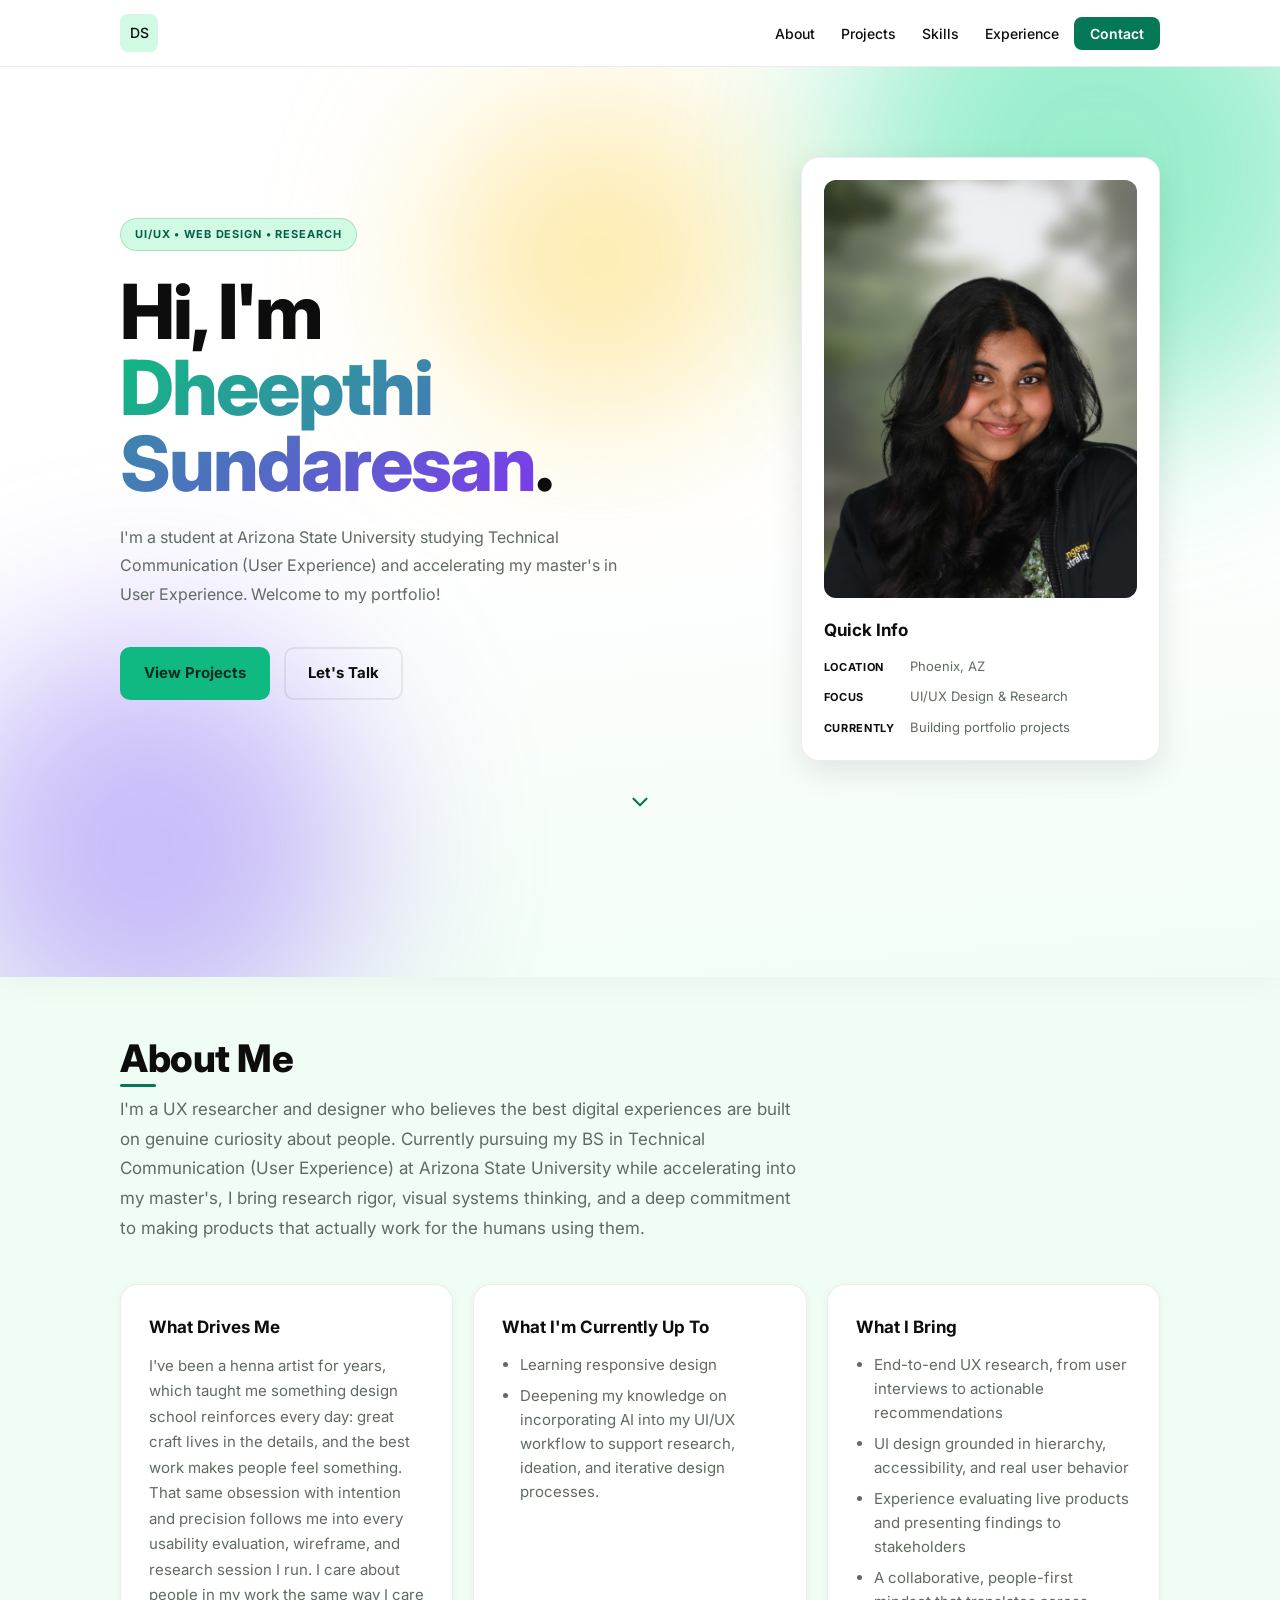
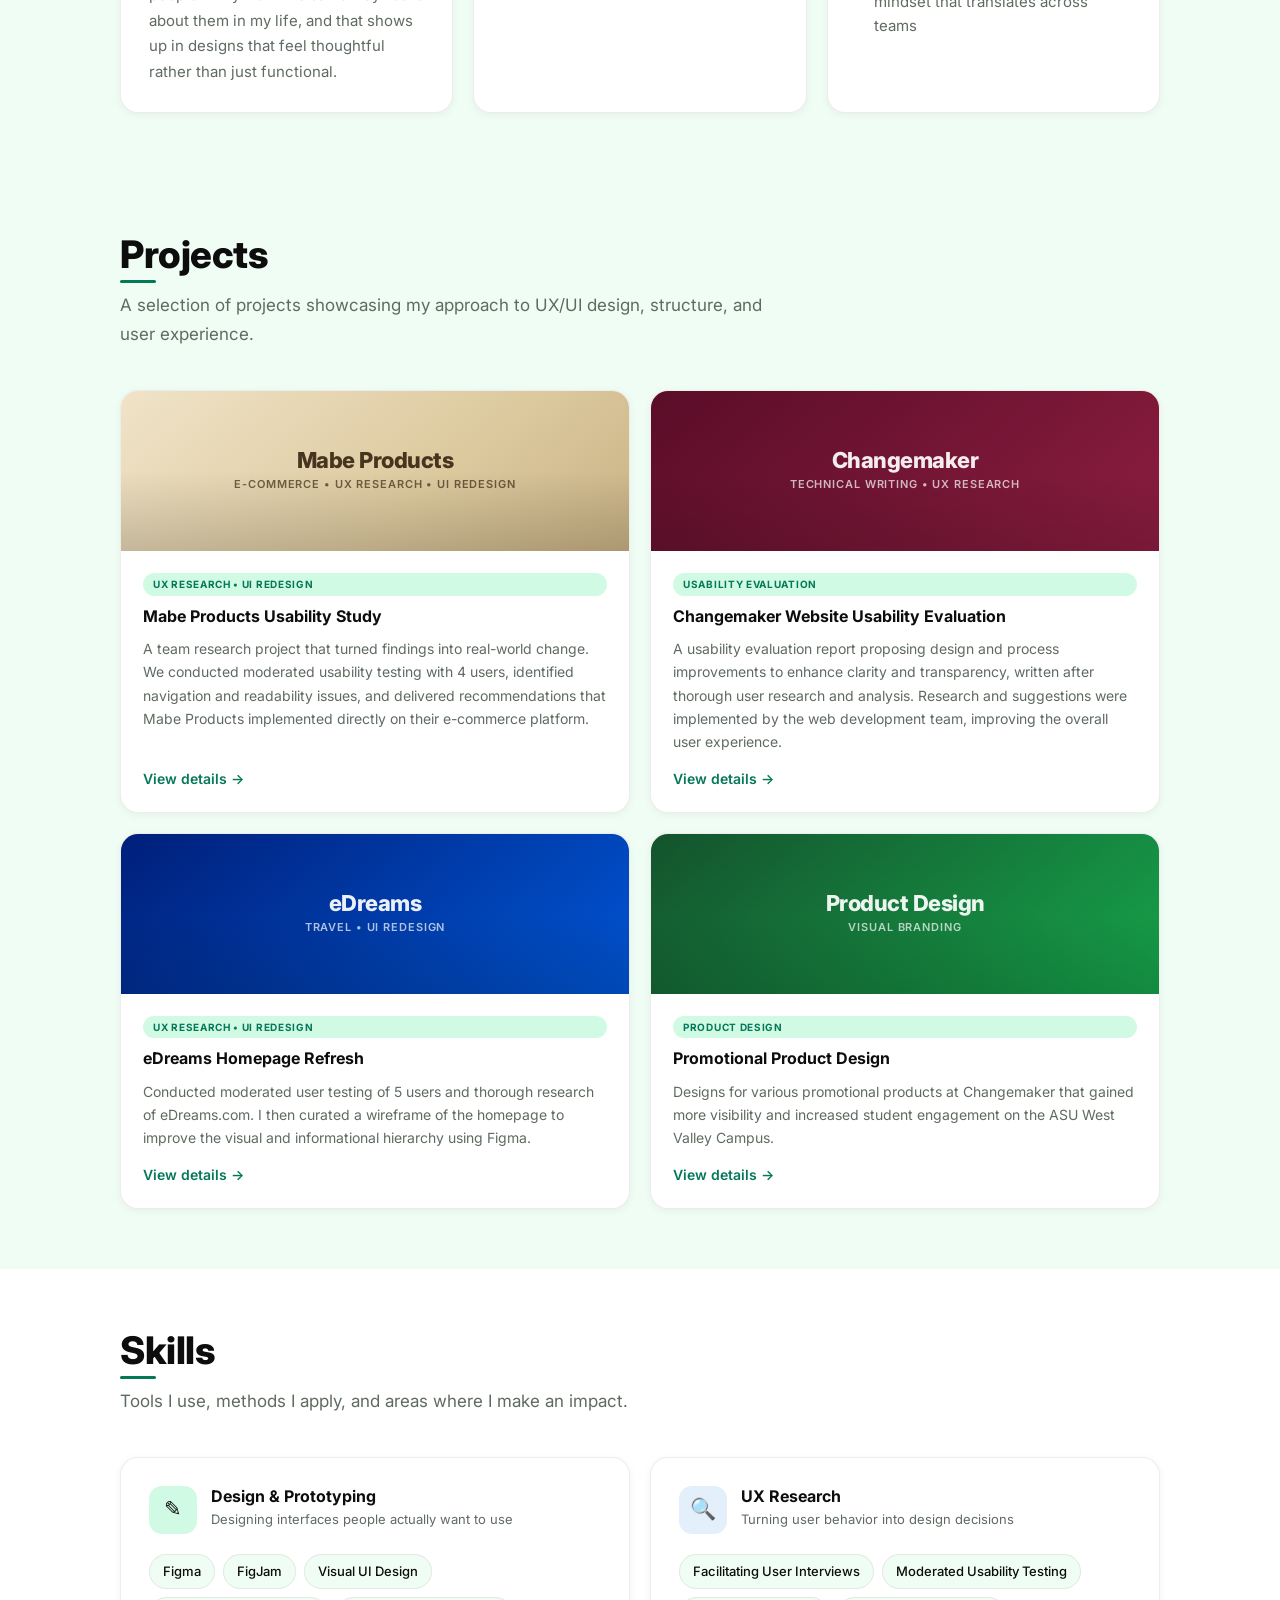
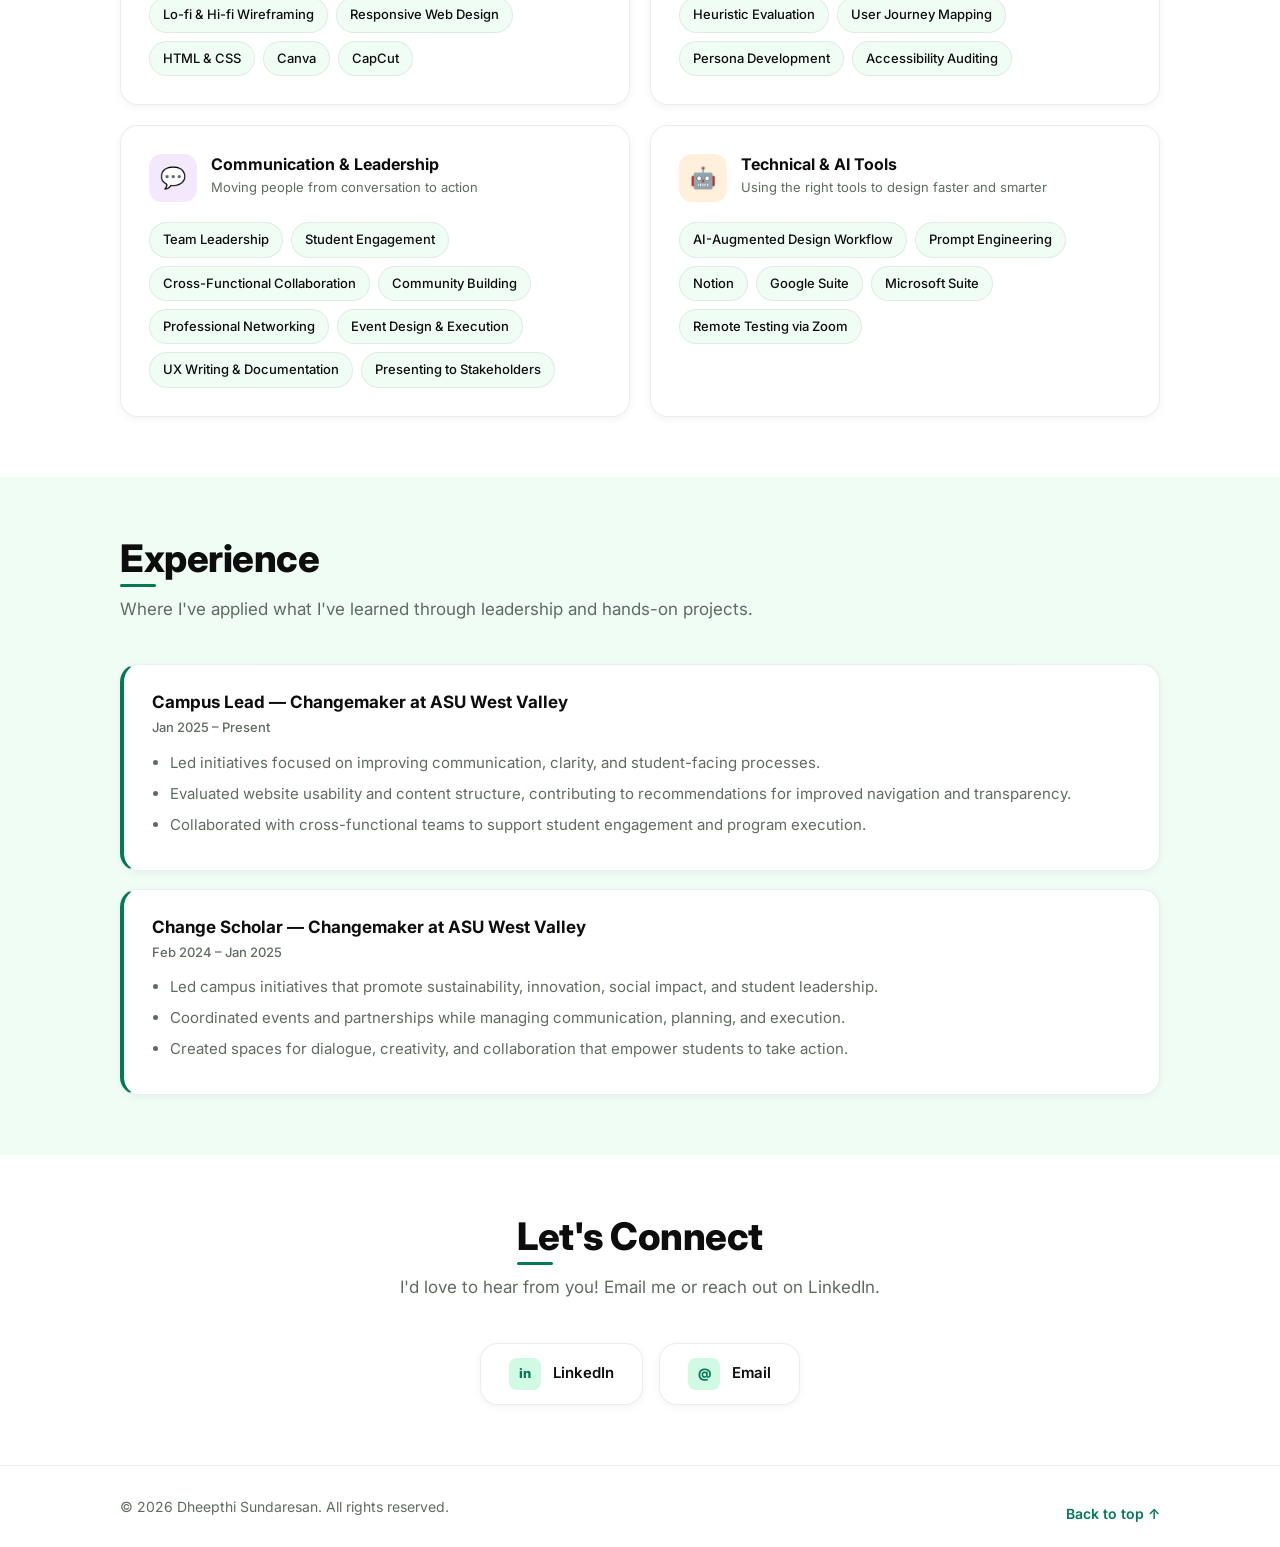
==== index.html @ fd3a904b "hi" ====
<!DOCTYPE html>
<html lang="en">
<head>
  <meta charset="UTF-8" />
  <meta name="viewport" content="width=device-width, initial-scale=1.0" />
  <title>Dheepthi Sundaresan | Portfolio</title>
  <link rel="icon" type="image/svg+xml" href="favicon.svg" />
  <link rel="preconnect" href="https://fonts.googleapis.com">
  <link rel="preconnect" href="https://fonts.gstatic.com" crossorigin>
  <link href="https://fonts.googleapis.com/css2?family=Inter:wght@300;400;500;600;700;800&display=swap" rel="stylesheet">
  <link rel="stylesheet" href="style.css" />
  <style>
    .hero { background: linear-gradient(175deg, #ffffff 50%, var(--bg-alt) 100%); }
  </style>
</head>
<body>

  <!-- NAV -->
  <header class="header">
    <nav class="nav">
      <a class="logo" href="#top">DS</a>

      <ul class="nav-links">
        <li><a href="#about">About</a></li>
        <li><a href="#projects">Projects</a></li>
        <li><a href="#skills">Skills</a></li>
        <li><a href="#experience">Experience</a></li>
        <li><a class="nav-cta" href="#contact">Contact</a></li>
      </ul>
    </nav>
  </header>

  <main id="top">

    <!-- HERO -->
    <section class="hero">
      <div class="hero-blob blob-1" aria-hidden="true"></div>
      <div class="hero-blob blob-2" aria-hidden="true"></div>
      <div class="hero-blob blob-3" aria-hidden="true"></div>
      <div class="container hero-content">

        <div class="hero-text">
          <p class="tag animate-in" style="--anim-delay: 0.1s">UI/UX &bull; Web Design &bull; Research</p>
          <h1 class="animate-in" style="--anim-delay: 0.25s">Hi, I'm<br><span class="hero-name">Dheepthi<br>Sundaresan</span>.</h1>
          <p class="subtitle animate-in" style="--anim-delay: 0.45s">
            I'm a student at Arizona State University studying Technical Communication (User Experience) and accelerating my master's in User Experience. Welcome to my portfolio!
          </p>
          <div class="hero-buttons animate-in" style="--anim-delay: 0.6s">
            <a class="btn" href="#projects">View Projects</a>
            <a class="btn btn-outline" href="#contact">Let's Talk</a>
          </div>
        </div>

        <div class="hero-card animate-in" style="--anim-delay: 0.35s">
          <img src="me.JPG" alt="Photo of Dheepthi Sundaresan" class="avatar" />
          <h2>Quick Info</h2>
          <ul class="quick-list">
            <li><span class="quick-label">Location</span> Phoenix, AZ</li>
            <li><span class="quick-label">Focus</span> UI/UX Design &amp; Research</li>
            <li><span class="quick-label">Currently</span> Building portfolio projects</li>
          </ul>
        </div>

      </div>

      <!-- Scroll cue sits above the wave -->
      <div class="scroll-indicator" aria-hidden="true">
        <svg xmlns="http://www.w3.org/2000/svg" viewBox="0 0 24 24" fill="none" stroke="currentColor" stroke-width="2" stroke-linecap="round" stroke-linejoin="round">
          <polyline points="6 9 12 15 18 9"></polyline>
        </svg>
      </div>

      <div class="hero-particles" aria-hidden="true">
        <span style="left:4%;  width:5px;height:5px; --dur:5.2s;--delay:0s;"></span>
        <span style="left:12%; width:7px;height:7px; --dur:4.7s;--delay:1.3s;"></span>
        <span style="left:22%; width:4px;height:4px; --dur:5.9s;--delay:0.6s;"></span>
        <span style="left:33%; width:8px;height:8px; --dur:4.4s;--delay:2.0s;"></span>
        <span style="left:44%; width:5px;height:5px; --dur:6.1s;--delay:0.8s;"></span>
        <span style="left:55%; width:6px;height:6px; --dur:4.9s;--delay:1.8s;"></span>
        <span style="left:65%; width:4px;height:4px; --dur:5.5s;--delay:0.4s;"></span>
        <span style="left:74%; width:7px;height:7px; --dur:4.2s;--delay:2.5s;"></span>
        <span style="left:83%; width:5px;height:5px; --dur:5.8s;--delay:1.1s;"></span>
        <span style="left:92%; width:6px;height:6px; --dur:4.6s;--delay:0.9s;"></span>
      </div>

    </section>

    <!-- ABOUT -->
    <section id="about" class="section alt">
      <div class="container">

        <h2 class="reveal">About Me</h2>
        <p class="section-lead reveal">
          I'm a UX researcher and designer who believes the best digital experiences are built on genuine curiosity about people. Currently pursuing my BS in Technical Communication (User Experience) at Arizona State University while accelerating into my master's, I bring research rigor, visual systems thinking, and a deep commitment to making products that actually work for the humans using them.
        </p>

        <div class="three-col">
          <div class="card reveal">
            <h3>What Drives Me</h3>
            <p>
              I've been a henna artist for years, which taught me something design school reinforces every day: great craft lives in the details, and the best work makes people feel something. That same obsession with intention and precision follows me into every usability evaluation, wireframe, and research session I run. I care about people in my work the same way I care about them in my life, and that shows up in designs that feel thoughtful rather than just functional.
            </p>
          </div>

          <div class="card reveal" style="--delay: 60ms">
            <h3>What I'm Currently Up To</h3>
            <ul class="bullets">
              <li>Learning responsive design</li>
              <li>Deepening my knowledge on incorporating AI into my UI/UX workflow to support research, ideation, and iterative design processes.</li>
            </ul>
          </div>

          <div class="card reveal" style="--delay: 120ms">
            <h3>What I Bring</h3>
            <ul class="bullets">
              <li>End-to-end UX research, from user interviews to actionable recommendations</li>
              <li>UI design grounded in hierarchy, accessibility, and real user behavior</li>
              <li>Experience evaluating live products and presenting findings to stakeholders</li>
              <li>A collaborative, people-first mindset that translates across teams</li>
            </ul>
          </div>
        </div>
      </div>
    </section>

    <!-- PROJECTS -->
    <section id="projects" class="section alt">
      <div class="container">
        <h2 class="reveal">Projects</h2>
        <p class="section-lead reveal">
          A selection of projects showcasing my approach to UX/UI design, structure, and user experience.
        </p>

        <div class="grid">
          <article class="project-card reveal">
            <div class="project-thumb project-thumb--mabe">
              <div class="thumb-label"><strong>Mabe Products</strong><span>E-Commerce &bull; UX Research &bull; UI Redesign</span></div>
            </div>
            <div class="project-body">
              <span class="project-tag">UX Research &bull; UI Redesign</span>
              <h3>Mabe Products Usability Study</h3>
              <p>A team research project that turned findings into real-world change. We conducted moderated usability testing with 4 users, identified navigation and readability issues, and delivered recommendations that Mabe Products implemented directly on their e-commerce platform.</p>
              <a class="text-link" href="mabe.html">View details &rarr;</a>
            </div>
          </article>

          <article class="project-card reveal" style="--delay: 100ms">
            <div class="project-thumb project-thumb--changemaker">
              <div class="thumb-label"><strong>Changemaker</strong><span>Technical Writing &bull; UX Research</span></div>
            </div>
            <div class="project-body">
              <span class="project-tag">Usability Evaluation</span>
              <h3>Changemaker Website Usability Evaluation</h3>
              <p>A usability evaluation report proposing design and process improvements to enhance clarity and transparency, written after thorough user research and analysis. Research and suggestions were implemented by the web development team, improving the overall user experience.</p>
              <a class="text-link" href="changemaker.html">View details &rarr;</a>
            </div>
          </article>

          <article class="project-card reveal" style="--delay: 200ms">
            <div class="project-thumb project-thumb--edreams">
              <div class="thumb-label"><strong>eDreams</strong><span>Travel &bull; UI Redesign</span></div>
            </div>
            <div class="project-body">
              <span class="project-tag">UX Research &bull; UI Redesign</span>
              <h3>eDreams Homepage Refresh</h3>
              <p>Conducted moderated user testing of 5 users and thorough research of eDreams.com. I then curated a wireframe of the homepage to improve the visual and informational hierarchy using Figma.</p>
              <a class="text-link" href="eDreams.html">View details &rarr;</a>
            </div>
          </article>

          <article class="project-card reveal" style="--delay: 300ms">
            <div class="project-thumb project-thumb--product">
              <div class="thumb-label"><strong>Product Design</strong><span>Visual Branding</span></div>
            </div>
            <div class="project-body">
              <span class="project-tag">Product Design</span>
              <h3>Promotional Product Design</h3>
              <p>Designs for various promotional products at Changemaker that gained more visibility and increased student engagement on the ASU West Valley Campus.</p>
              <a class="text-link" href="ProductDesign.html">View details &rarr;</a>
            </div>
          </article>
        </div>
      </div>
    </section>

    <!-- SKILLS -->
    <section id="skills" class="section">
      <div class="container">
        <h2 class="reveal">Skills</h2>
        <p class="section-lead reveal">Tools I use, methods I apply, and areas where I make an impact.</p>

        <div class="skills-grid">

          <div class="skill-category reveal" data-color="green">
            <div class="skill-cat-header">
              <span class="skill-cat-icon">&#9998;</span>
              <div>
                <h3>Design &amp; Prototyping</h3>
                <p>Designing interfaces people actually want to use</p>
              </div>
            </div>
            <div class="chips">
              <span class="chip">Figma</span>
              <span class="chip">FigJam</span>
              <span class="chip">Visual UI Design</span>
              <span class="chip">Lo-fi &amp; Hi-fi Wireframing</span>
              <span class="chip">Responsive Web Design</span>
              <span class="chip">HTML &amp; CSS</span>
              <span class="chip">Canva</span>
              <span class="chip">CapCut</span>
            </div>
          </div>

          <div class="skill-category reveal" style="--delay: 100ms" data-color="blue">
            <div class="skill-cat-header">
              <span class="skill-cat-icon">&#128269;</span>
              <div>
                <h3>UX Research</h3>
                <p>Turning user behavior into design decisions</p>
              </div>
            </div>
            <div class="chips">
              <span class="chip">Facilitating User Interviews</span>
              <span class="chip">Moderated Usability Testing</span>
              <span class="chip">Heuristic Evaluation</span>
              <span class="chip">User Journey Mapping</span>
              <span class="chip">Persona Development</span>
              <span class="chip">Accessibility Auditing</span>
            </div>
          </div>

          <div class="skill-category reveal" style="--delay: 200ms" data-color="purple">
            <div class="skill-cat-header">
              <span class="skill-cat-icon">&#128172;</span>
              <div>
                <h3>Communication &amp; Leadership</h3>
                <p>Moving people from conversation to action</p>
              </div>
            </div>
            <div class="chips">
              <span class="chip">Team Leadership</span>
              <span class="chip">Student Engagement</span>
              <span class="chip">Cross-Functional Collaboration</span>
              <span class="chip">Community Building</span>
              <span class="chip">Professional Networking</span>
              <span class="chip">Event Design &amp; Execution</span>
              <span class="chip">UX Writing &amp; Documentation</span>
              <span class="chip">Presenting to Stakeholders</span>
            </div>
          </div>

          <div class="skill-category reveal" style="--delay: 300ms" data-color="amber">
            <div class="skill-cat-header">
              <span class="skill-cat-icon">&#129302;</span>
              <div>
                <h3>Technical &amp; AI Tools</h3>
                <p>Using the right tools to design faster and smarter</p>
              </div>
            </div>
            <div class="chips">
              <span class="chip">AI-Augmented Design Workflow</span>
              <span class="chip">Prompt Engineering</span>
              <span class="chip">Notion</span>
              <span class="chip">Google Suite</span>
              <span class="chip">Microsoft Suite</span>
              <span class="chip">Remote Testing via Zoom</span>
            </div>
          </div>

        </div>
      </div>
    </section>

    <!-- EXPERIENCE -->
    <section id="experience" class="section alt">
      <div class="container">
        <h2 class="reveal">Experience</h2>
        <p class="section-lead reveal">Where I've applied what I've learned through leadership and hands-on projects.</p>

        <div class="timeline">
          <div class="timeline-item reveal">
            <h3>Campus Lead &mdash; Changemaker at ASU West Valley</h3>
            <p class="muted">Jan 2025 &ndash; Present</p>
            <ul class="bullets">
              <li>Led initiatives focused on improving communication, clarity, and student-facing processes.</li>
              <li>Evaluated website usability and content structure, contributing to recommendations for improved navigation and transparency.</li>
              <li>Collaborated with cross-functional teams to support student engagement and program execution.</li>
            </ul>
          </div>

          <div class="timeline-item reveal" style="--delay: 150ms">
            <h3>Change Scholar &mdash; Changemaker at ASU West Valley</h3>
            <p class="muted">Feb 2024 &ndash; Jan 2025</p>
            <ul class="bullets">
              <li>Led campus initiatives that promote sustainability, innovation, social impact, and student leadership.</li>
              <li>Coordinated events and partnerships while managing communication, planning, and execution.</li>
              <li>Created spaces for dialogue, creativity, and collaboration that empower students to take action.</li>
            </ul>
          </div>
        </div>
      </div>
    </section>

    <!-- CONTACT -->
    <section id="contact" class="section">
      <div class="container">
        <div class="contact-wrap reveal">
          <h2>Let's Connect</h2>
          <p class="section-lead">
            I'd love to hear from you! Email me or reach out on LinkedIn.
          </p>

          <div class="contact-links">
            <a class="contact-card" href="https://www.linkedin.com/in/dheepthi-sundaresan-36b09b291" target="_blank">
              <span class="contact-icon">in</span>
              LinkedIn
            </a>
            <a class="contact-card" href="mailto:dsundar5@asu.edu">
              <span class="contact-icon">@</span>
              Email
            </a>
          </div>
        </div>
      </div>
    </section>

  </main>

  <!-- FOOTER -->
  <footer class="footer">
    <div class="container footer-content">
      <p>&copy; <span id="year"></span> Dheepthi Sundaresan. All rights reserved.</p>
      <a class="text-link" href="#top">Back to top &uarr;</a>
    </div>
  </footer>

  <script src="script.js"></script>
</body>
</html>
---- style.css ----
/* ===========================
   TOKENS & RESET
   =========================== */
:root {
  --bg: #ffffff;
  --bg-alt: #f0fdf4;
  --accent: #047857;
  --accent-hover: #065f46;
  --accent-light: #d1fae5;
  --text: #0d0d0d;
  --text-muted: #5f6b60;
  --card-border: rgba(0, 0, 0, 0.07);
  --shadow-sm: 0 2px 8px rgba(0, 0, 0, 0.05);
  --shadow-md: 0 10px 32px rgba(0, 0, 0, 0.10);
  --shadow-lg: 0 24px 56px rgba(0, 0, 0, 0.15);
  --radius: 18px;
  --t: 0.3s cubic-bezier(0.4, 0, 0.2, 1);
}

*, *::before, *::after {
  box-sizing: border-box;
  margin: 0;
  padding: 0;
}

html {
  scroll-behavior: smooth;
  background: var(--bg); /* owns the canvas colour so z-index:-1 blob shows above it */
}

body {
  font-family: 'Inter', Arial, sans-serif;
  line-height: 1.65;
  color: var(--text);
  background: transparent; /* transparent so blob is visible behind body content */
  -webkit-font-smoothing: antialiased;
}

/* ===========================
   LAYOUT
   =========================== */
.container {
  width: min(1040px, 92%);
  margin: 0 auto;
}

.section {
  padding: 60px 0;
}

.section.alt {
  background: var(--bg-alt);
}

/* ===========================
   TYPOGRAPHY
   =========================== */
.section h2 {
  font-size: clamp(28px, 4vw, 38px);
  font-weight: 800;
  letter-spacing: -0.5px;
  margin-bottom: 14px;
  line-height: 1.15;
  position: relative;
  display: inline-block;
}

.section h2::after {
  content: '';
  position: absolute;
  bottom: -6px;
  left: 0;
  width: 36px;
  height: 3px;
  background: var(--accent);
  border-radius: 2px;
}

.section-lead {
  max-width: 680px;
  margin-bottom: 40px;
  color: var(--text-muted);
  font-size: 17px;
  line-height: 1.75;
}

.muted {
  color: var(--text-muted);
  font-size: 13px;
  font-weight: 500;
  margin-bottom: 12px;
  display: block;
}

/* ===========================
   NAV
   =========================== */
.header {
  position: sticky;
  top: 0;
  z-index: 100;
  background: rgba(255, 255, 255, 0.92);
  backdrop-filter: blur(16px);
  -webkit-backdrop-filter: blur(16px);
  border-bottom: 1px solid rgba(0, 0, 0, 0.07);
  transition: box-shadow var(--t);
}

.header.scrolled {
  box-shadow: 0 4px 24px rgba(0, 0, 0, 0.08);
}

.nav {
  width: min(1040px, 92%);
  margin: 0 auto;
  display: flex;
  align-items: center;
  justify-content: space-between;
  padding: 14px 0;
}

.logo {
  font-weight: 800;
  font-size: 15px;
  text-decoration: none;
  color: var(--accent);
  width: 38px;
  height: 38px;
  background: var(--accent-light);
  border-radius: 10px;
  display: flex;
  align-items: center;
  justify-content: center;
  transition: background var(--t), transform var(--t);
  flex-shrink: 0;
}

.logo:hover {
  background: #a7f3d0;
  transform: scale(1.05);
}

.nav-links {
  list-style: none;
  display: flex;
  gap: 4px;
  align-items: center;
}

.nav a {
  text-decoration: none;
  color: var(--text);
  font-size: 14px;
  font-weight: 500;
  padding: 7px 11px;
  border-radius: 8px;
  transition: background var(--t), color var(--t);
}

.nav a:hover {
  background: var(--accent-light);
  color: var(--accent-hover);
}

.nav-cta {
  background: var(--accent) !important;
  color: white !important;
  padding: 8px 16px !important;
  border-radius: 8px !important;
  font-weight: 600 !important;
}

.nav-cta:hover {
  background: var(--accent-hover) !important;
  color: white !important;
}

/* ===========================
   HERO  (light, bubbly)
   =========================== */
.hero {
  position: relative;
  background: #ffffff;
  padding: 90px 0 140px;
  overflow: hidden;
  box-shadow: 0 4px 32px rgba(0, 0, 0, 0.04);
}

/* Pastel blob shapes */
.hero-blob {
  position: absolute;
  border-radius: 50%;
  filter: blur(90px);
  pointer-events: none;
}

.blob-1 {
  width: 520px;
  height: 520px;
  background: #6ee7b7;
  opacity: 0.70;
  top: -160px;
  right: -80px;
  animation: blob-drift 11s ease-in-out infinite alternate;
}

.blob-2 {
  width: 420px;
  height: 420px;
  background: #a78bfa;
  opacity: 0.58;
  bottom: -80px;
  left: -60px;
  animation: blob-drift 14s ease-in-out infinite alternate-reverse;
}

.blob-3 {
  width: 300px;
  height: 300px;
  background: #fcd34d;
  opacity: 0.52;
  top: 40px;
  left: 35%;
  animation: blob-drift 9s ease-in-out infinite alternate;
}

@keyframes blob-drift {
  from { transform: translate(0, 0) scale(1); }
  to   { transform: translate(28px, 18px) scale(1.06); }
}

.hero-content {
  position: relative;
  z-index: 1;
  display: grid;
  grid-template-columns: 1.4fr 0.8fr;
  gap: 52px;
  align-items: center;
}

.tag {
  display: inline-flex;
  align-items: center;
  font-size: 11px;
  font-weight: 700;
  letter-spacing: 0.08em;
  text-transform: uppercase;
  margin-bottom: 22px;
  padding: 6px 14px;
  background: var(--accent-light);
  color: var(--accent-hover);
  border: 1px solid rgba(61, 139, 90, 0.25);
  border-radius: 999px;
}

.hero h1 {
  font-size: clamp(46px, 6vw, 76px);
  line-height: 1.0;
  margin-bottom: 22px;
  font-weight: 800;
  color: var(--text);
  letter-spacing: -2px;
}

.hero-name {
  background: linear-gradient(135deg, #10b981 0%, #7c3aed 100%);
  -webkit-background-clip: text;
  -webkit-text-fill-color: transparent;
  background-clip: text;
}

.subtitle {
  color: var(--text-muted);
  max-width: 500px;
  margin-bottom: 38px;
  font-size: 16px;
  line-height: 1.8;
}

.hero-buttons {
  display: flex;
  gap: 14px;
  flex-wrap: wrap;
}

/* Hero Card */
.hero-card {
  background: #ffffff;
  border: 1px solid var(--card-border);
  border-radius: var(--radius);
  padding: 22px;
  box-shadow: var(--shadow-md);
  position: relative;
  z-index: 1;
}

.avatar {
  width: 100%;
  aspect-ratio: 3 / 4;
  border-radius: 12px;
  object-fit: cover;
  object-position: center 20%;
  display: block;
  background: #f0f0f0;
  margin-bottom: 18px;
}

.hero-card h2 {
  font-size: 17px;
  font-weight: 700;
  color: var(--text);
  margin-bottom: 12px;
}

.quick-list {
  list-style: none;
  display: grid;
  gap: 9px;
}

.quick-list li {
  color: var(--text-muted);
  font-size: 13px;
  display: flex;
  gap: 10px;
  align-items: baseline;
}

.quick-label {
  color: var(--text);
  font-weight: 700;
  font-size: 11px;
  text-transform: uppercase;
  letter-spacing: 0.06em;
  min-width: 76px;
  flex-shrink: 0;
}

/* ===========================
   SCROLL INDICATOR
   =========================== */
.scroll-indicator {
  position: relative;
  z-index: 2;
  display: flex;
  flex-direction: column;
  align-items: center;
  gap: 6px;
  padding: 28px 0 22px;
  transition: opacity 0.4s ease;
}

.scroll-indicator svg {
  width: 26px;
  height: 26px;
  stroke: var(--accent);
  animation: bounce 2.2s ease-in-out infinite;
}

@keyframes bounce {
  0%, 100% { transform: translateY(0);   opacity: 0.45; }
  50%       { transform: translateY(9px); opacity: 0.9; }
}

.scroll-indicator.hidden {
  opacity: 0;
  pointer-events: none;
}

/* ===========================
   HERO PARTICLES
   =========================== */
.hero-particles {
  position: absolute;
  bottom: 0;
  left: 0;
  width: 100%;
  height: 110px;
  pointer-events: none;
  z-index: 1;
}

.hero-particles span {
  position: absolute;
  bottom: -10px;
  border-radius: 3px;
  background: var(--accent);
  opacity: 0;
  animation: particle-rise var(--dur, 5s) var(--delay, 0s) ease-in-out infinite;
}

@keyframes particle-rise {
  0%   { transform: translateY(0) rotate(0deg);   opacity: 0; }
  15%  { opacity: 0.55; }
  85%  { opacity: 0.2; }
  100% { transform: translateY(-120px) rotate(40deg); opacity: 0; }
}

/* ===========================
   CURSOR SPARKLE
   =========================== */
.cursor-particle {
  position: fixed;
  border-radius: 50%;
  pointer-events: none;
  z-index: 9999;
  animation: sparkle 0.75s ease-out forwards;
}

@keyframes sparkle {
  from {
    opacity: 1;
    transform: translate(var(--ox), var(--oy)) scale(1);
  }
  to {
    opacity: 0;
    transform: translate(calc(var(--ox) + var(--tx)), calc(var(--oy) + var(--ty))) scale(0.15);
  }
}

/* ===========================
   CURSOR BLOB
   =========================== */
.cursor-blob {
  position: fixed;
  width: 500px;
  height: 500px;
  border-radius: 50%;
  background: radial-gradient(circle, rgba(187, 247, 208, 0.45) 0%, rgba(196, 181, 253, 0.28) 45%, transparent 68%);
  pointer-events: none;
  z-index: -1;
  transform: translate(-50%, -50%);
  will-change: left, top;
}

/* ===========================
   ABOUT
   =========================== */
.two-col {
  display: grid;
  grid-template-columns: 1fr 1fr;
  gap: 20px;
  margin-top: 16px;
}

.three-col {
  display: grid;
  grid-template-columns: repeat(3, 1fr);
  gap: 20px;
  margin-top: 16px;
}

.card {
  background: #fff;
  border: 1px solid var(--card-border);
  border-radius: var(--radius);
  padding: 28px;
  box-shadow: var(--shadow-sm);
  transition: transform var(--t), box-shadow var(--t);
}

.card:hover {
  transform: translateY(-5px);
  box-shadow: var(--shadow-md);
}

.card h3 {
  font-size: 17px;
  font-weight: 700;
  margin-bottom: 12px;
}

.card p {
  color: var(--text-muted);
  font-size: 15px;
  line-height: 1.7;
}

.bullets {
  padding-left: 18px;
  color: var(--text-muted);
  font-size: 15px;
}

.bullets li {
  margin-bottom: 7px;
  line-height: 1.6;
}

/* ===========================
   PROJECTS
   =========================== */
.grid {
  display: grid;
  grid-template-columns: repeat(2, 1fr);
  gap: 20px;
}

.project-card {
  background: #fff;
  border: 1px solid var(--card-border);
  border-radius: var(--radius);
  overflow: hidden;
  box-shadow: var(--shadow-sm);
  transition: transform var(--t), box-shadow var(--t);
  display: flex;
  flex-direction: column;
}

.project-card:hover {
  transform: translateY(-7px);
  box-shadow: var(--shadow-lg);
}

.project-thumb {
  width: 100%;
  height: 160px;
  flex-shrink: 0;
  position: relative;
  overflow: hidden;
}

.project-thumb::after {
  content: '';
  position: absolute;
  inset: 0;
  background: linear-gradient(to bottom, transparent 50%, rgba(0,0,0,0.15) 100%);
}

/* Branded thumbnails */
.project-thumb--edreams {
  background: linear-gradient(140deg, #001f7a 0%, #0055d4 100%);
  display: flex;
  align-items: center;
  justify-content: center;
}

.project-thumb--changemaker {
  background: linear-gradient(140deg, #5a0d28 0%, #8C1D40 100%);
  display: flex;
  align-items: center;
  justify-content: center;
}

.project-thumb--product {
  background: linear-gradient(140deg, #14532d 0%, #16a34a 100%);
  display: flex;
  align-items: center;
  justify-content: center;
}

.project-thumb--mabe {
  background: linear-gradient(140deg, #f0e3c8 0%, #dcc99e 60%, #c9b285 100%);
  display: flex;
  align-items: center;
  justify-content: center;
}

.project-thumb--mabe .thumb-label {
  color: rgba(55, 35, 15, 0.9);
}

.project-thumb img {
  width: 100%;
  height: 100%;
  object-fit: cover;
  display: block;
}

.thumb-label {
  display: flex;
  flex-direction: column;
  align-items: center;
  gap: 4px;
  color: rgba(255, 255, 255, 0.92);
  text-align: center;
  pointer-events: none;
  position: relative;
  z-index: 1;
}

.thumb-label strong {
  font-size: 22px;
  font-weight: 800;
  letter-spacing: -0.5px;
  line-height: 1;
}

.thumb-label span {
  font-size: 11px;
  font-weight: 600;
  letter-spacing: 0.08em;
  text-transform: uppercase;
  opacity: 0.75;
}

.project-body {
  padding: 22px;
  display: flex;
  flex-direction: column;
  flex: 1;
}

.project-tag {
  display: inline-block;
  font-size: 10px;
  font-weight: 700;
  letter-spacing: 0.07em;
  text-transform: uppercase;
  color: var(--accent);
  background: var(--accent-light);
  padding: 3px 10px;
  border-radius: 999px;
  margin-bottom: 10px;
}

.project-card h3 {
  font-size: 16px;
  font-weight: 700;
  margin-bottom: 10px;
  line-height: 1.35;
}

.project-card p {
  color: var(--text-muted);
  font-size: 14px;
  line-height: 1.65;
  flex: 1;
}

.text-link {
  display: inline-block;
  margin-top: 14px;
  text-decoration: none;
  color: var(--accent);
  font-weight: 600;
  font-size: 14px;
  transition: color var(--t);
}

.text-link:hover {
  color: var(--accent-hover);
  text-decoration: underline;
}

/* ===========================
   SKILLS
   =========================== */
.skills-grid {
  display: grid;
  grid-template-columns: 1fr 1fr;
  gap: 20px;
  margin-top: 8px;
}

.skill-category {
  --cat-color: var(--accent);
  --cat-color-light: var(--accent-light);
  --cat-shadow: rgba(61, 139, 90, 0.18);
  background: #fff;
  border: 1.5px solid var(--card-border);
  border-radius: var(--radius);
  padding: 28px;
  box-shadow: var(--shadow-sm);
  transition: transform var(--t), box-shadow var(--t), border-color var(--t);
}

.skill-category[data-color="blue"] {
  --cat-color: #1a6eb5;
  --cat-color-light: #e3f0fc;
  --cat-shadow: rgba(26, 110, 181, 0.18);
}

.skill-category[data-color="purple"] {
  --cat-color: #7b2d9e;
  --cat-color-light: #f3e8fc;
  --cat-shadow: rgba(123, 45, 158, 0.18);
}

.skill-category[data-color="amber"] {
  --cat-color: #a8620e;
  --cat-color-light: #fef0db;
  --cat-shadow: rgba(168, 98, 14, 0.18);
}

.skill-category:hover {
  transform: translateY(-6px);
  box-shadow: 0 16px 40px var(--cat-shadow);
  border-color: var(--cat-color);
}

.skill-cat-header {
  display: flex;
  align-items: flex-start;
  gap: 14px;
  margin-bottom: 20px;
}

.skill-cat-icon {
  width: 48px;
  height: 48px;
  border-radius: 13px;
  background: var(--cat-color-light);
  display: flex;
  align-items: center;
  justify-content: center;
  font-size: 21px;
  flex-shrink: 0;
  transition: transform var(--t);
}

.skill-category:hover .skill-cat-icon {
  transform: scale(1.1) rotate(-4deg);
}

.skill-cat-header h3 {
  font-size: 16px;
  font-weight: 700;
  margin-bottom: 3px;
  line-height: 1.3;
}

.skill-cat-header p {
  font-size: 13px;
  color: var(--text-muted);
  line-height: 1.4;
}

.chips {
  display: flex;
  flex-wrap: wrap;
  gap: 8px;
}

.chip {
  border: 1.5px solid var(--card-border);
  padding: 6px 13px;
  border-radius: 999px;
  font-size: 13px;
  font-weight: 500;
  background: var(--bg-alt);
  color: var(--text);
  transition: background var(--t), border-color var(--t), color var(--t), transform var(--t), box-shadow var(--t);
  cursor: default;
}

.skill-category .chip:hover {
  background: var(--cat-color-light);
  border-color: var(--cat-color);
  color: var(--cat-color);
  transform: translateY(-2px);
  box-shadow: 0 3px 10px var(--cat-shadow);
}

/* ===========================
   EXPERIENCE
   =========================== */
.timeline {
  display: grid;
  gap: 18px;
  margin-top: 8px;
}

.timeline-item {
  background: #fff;
  border: 1px solid var(--card-border);
  border-left: 4px solid var(--accent);
  border-radius: var(--radius);
  padding: 26px 28px;
  box-shadow: var(--shadow-sm);
  transition: transform var(--t), box-shadow var(--t);
}

.timeline-item:hover {
  transform: translateX(5px);
  box-shadow: var(--shadow-md);
}

.timeline-item h3 {
  font-size: 17px;
  font-weight: 700;
  margin-bottom: 4px;
  line-height: 1.3;
}

/* ===========================
   CONTACT
   =========================== */
.contact-wrap {
  text-align: center;
  max-width: 560px;
  margin: 0 auto;
}

.contact-wrap h2 {
  display: inline-block;
}

.contact-wrap .section-lead {
  margin-left: auto;
  margin-right: auto;
}

.contact-links {
  display: flex;
  gap: 16px;
  flex-wrap: wrap;
  justify-content: center;
  margin-top: 8px;
}

.contact-card {
  display: inline-flex;
  align-items: center;
  gap: 12px;
  padding: 14px 28px;
  border: 1.5px solid var(--card-border);
  border-radius: var(--radius);
  text-decoration: none;
  color: var(--text);
  font-weight: 600;
  font-size: 15px;
  background: #fff;
  box-shadow: var(--shadow-sm);
  transition: transform var(--t), box-shadow var(--t), border-color var(--t), background var(--t), color var(--t);
}

.contact-card:hover {
  transform: translateY(-5px);
  box-shadow: var(--shadow-md);
  border-color: var(--accent);
  background: var(--accent-light);
  color: var(--accent-hover);
}

.contact-icon {
  width: 32px;
  height: 32px;
  border-radius: 8px;
  background: var(--accent-light);
  color: var(--accent);
  display: flex;
  align-items: center;
  justify-content: center;
  font-weight: 800;
  font-size: 13px;
  flex-shrink: 0;
  transition: background var(--t);
}

.contact-card:hover .contact-icon {
  background: rgba(61, 139, 90, 0.2);
}

/* ===========================
   BUTTONS
   =========================== */
.btn {
  display: inline-flex;
  align-items: center;
  gap: 6px;
  border: 2px solid #10b981;
  background: #10b981;
  color: #022c22;
  padding: 12px 22px;
  border-radius: 10px;
  text-decoration: none;
  cursor: pointer;
  font-weight: 700;
  font-size: 15px;
  transition: background var(--t), transform var(--t), box-shadow var(--t);
}

.btn:hover {
  background: #059669;
  border-color: #059669;
  transform: translateY(-2px);
  box-shadow: 0 8px 24px rgba(16, 185, 129, 0.40);
}

.btn-outline {
  background: transparent;
  color: var(--text);
  border-color: var(--card-border);
}

.btn-outline:hover {
  background: var(--accent-light);
  border-color: var(--accent);
  color: var(--accent-hover);
  box-shadow: none;
  transform: translateY(-2px);
}

/* Project pages: btn-outline on dark hero needs to stay light */
.hero-dark .btn-outline {
  color: rgba(255, 255, 255, 0.85);
  border-color: rgba(255, 255, 255, 0.3);
}

.hero-dark .btn-outline:hover {
  background: rgba(255, 255, 255, 0.12);
  border-color: rgba(255, 255, 255, 0.5);
  color: white;
}

/* ===========================
   FOOTER
   =========================== */
.footer {
  border-top: 1px solid var(--card-border);
  padding: 22px 0;
  background: var(--bg);
}

.footer-content {
  display: flex;
  justify-content: space-between;
  align-items: center;
  font-size: 14px;
  color: var(--text-muted);
}

/* ===========================
   ANIMATIONS
   =========================== */

/* Hero elements: immediate CSS animation on page load */
.animate-in {
  animation: fadeUp 0.7s ease both;
  animation-delay: var(--anim-delay, 0s);
}

@keyframes fadeUp {
  from {
    opacity: 0;
    transform: translateY(22px);
  }
  to {
    opacity: 1;
    transform: translateY(0);
  }
}

/* Below-fold elements: triggered by IntersectionObserver */
.reveal {
  opacity: 0;
  transform: translateY(28px);
  transition: opacity 0.65s ease, transform 0.65s ease;
  transition-delay: var(--delay, 0ms);
}

.reveal.visible {
  opacity: 1;
  transform: translateY(0);
}

/* ===========================
   RESPONSIVE
   =========================== */
@media (max-width: 900px) {
  .hero-content {
    grid-template-columns: 1fr;
    gap: 36px;
  }

  .hero-card {
    max-width: 360px;
  }

  .grid {
    grid-template-columns: 1fr;
  }

  .skills-grid {
    grid-template-columns: 1fr;
  }

  .two-col {
    grid-template-columns: 1fr;
  }

  .three-col {
    grid-template-columns: 1fr;
  }

  .nav-links {
    gap: 2px;
    flex-wrap: wrap;
    justify-content: flex-end;
  }

  .section {
    padding: 64px 0;
  }
}

@media (max-width: 580px) {
  .nav-links li:not(:last-child) {
    display: none;
  }

  .hero {
    padding: 72px 0 60px;
  }

  .contact-links {
    flex-direction: column;
    align-items: center;
  }

  .footer-content {
    flex-direction: column;
    gap: 8px;
    text-align: center;
  }
}
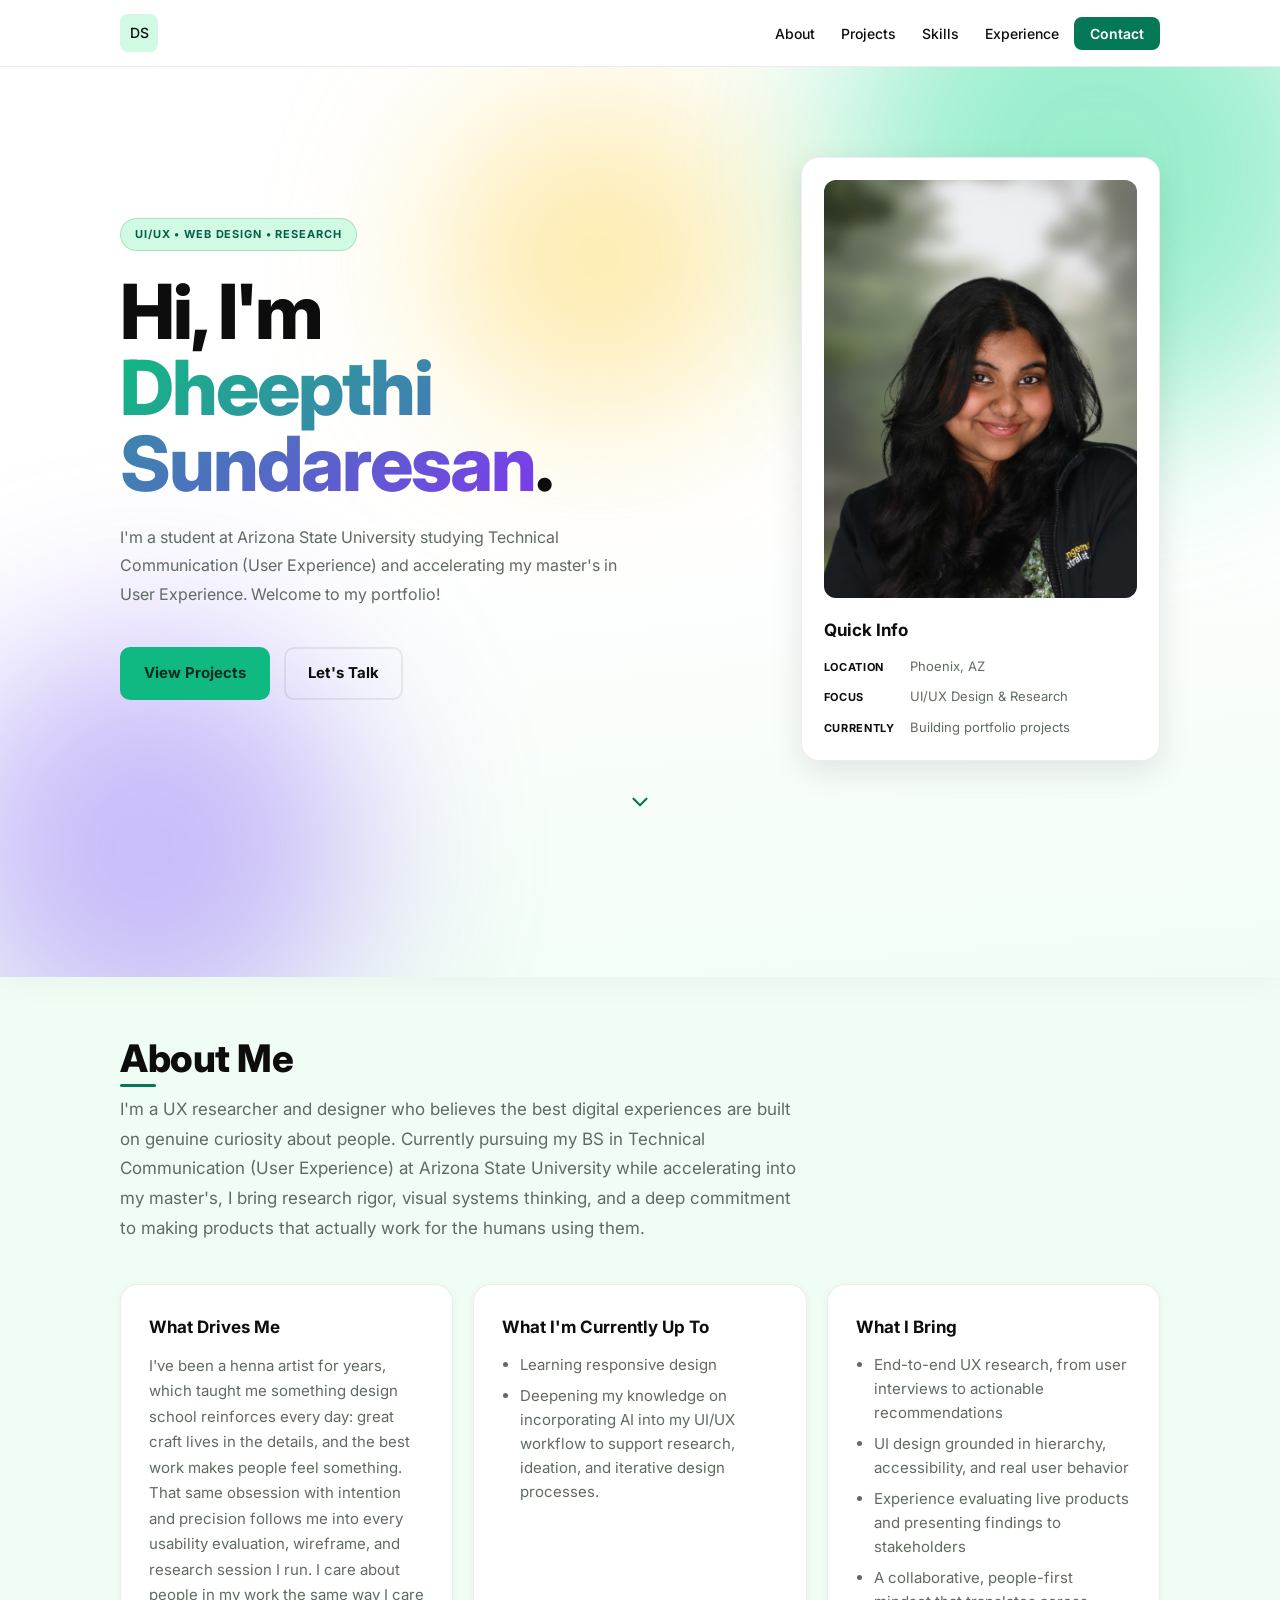
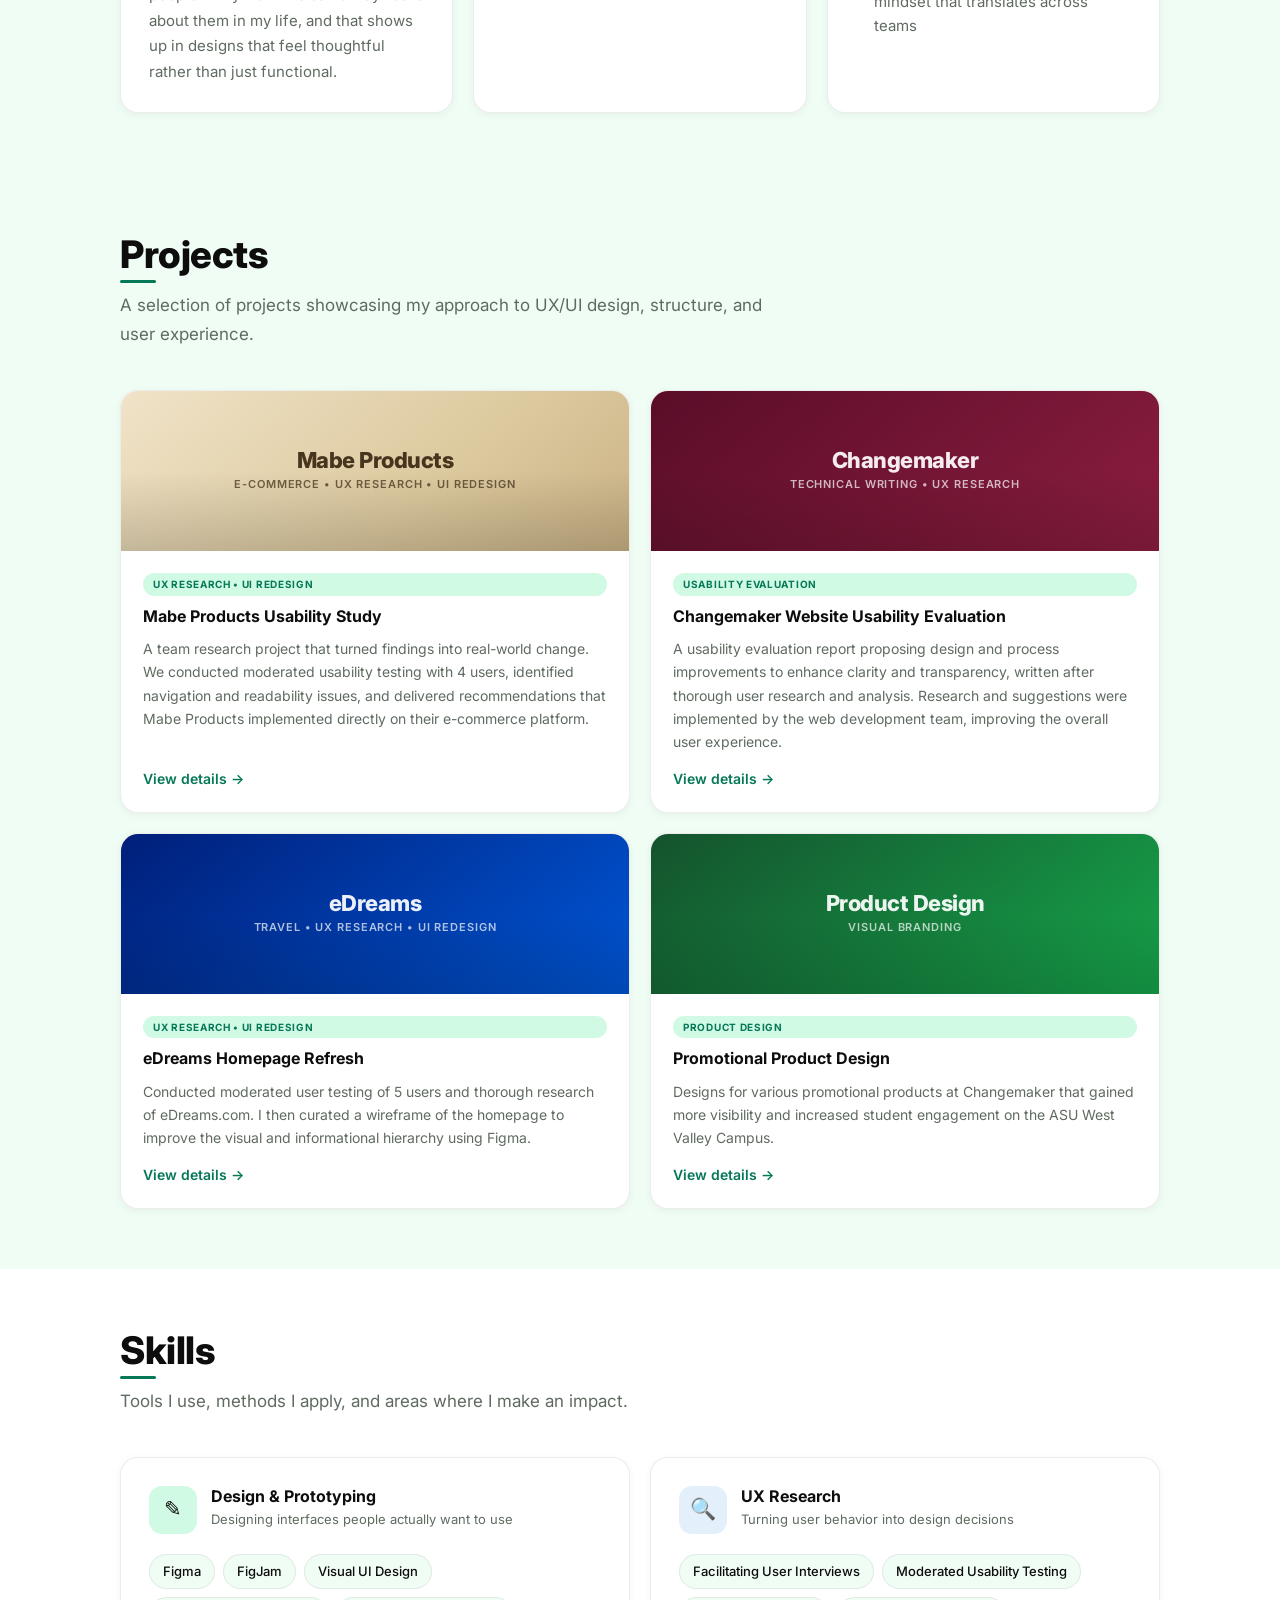
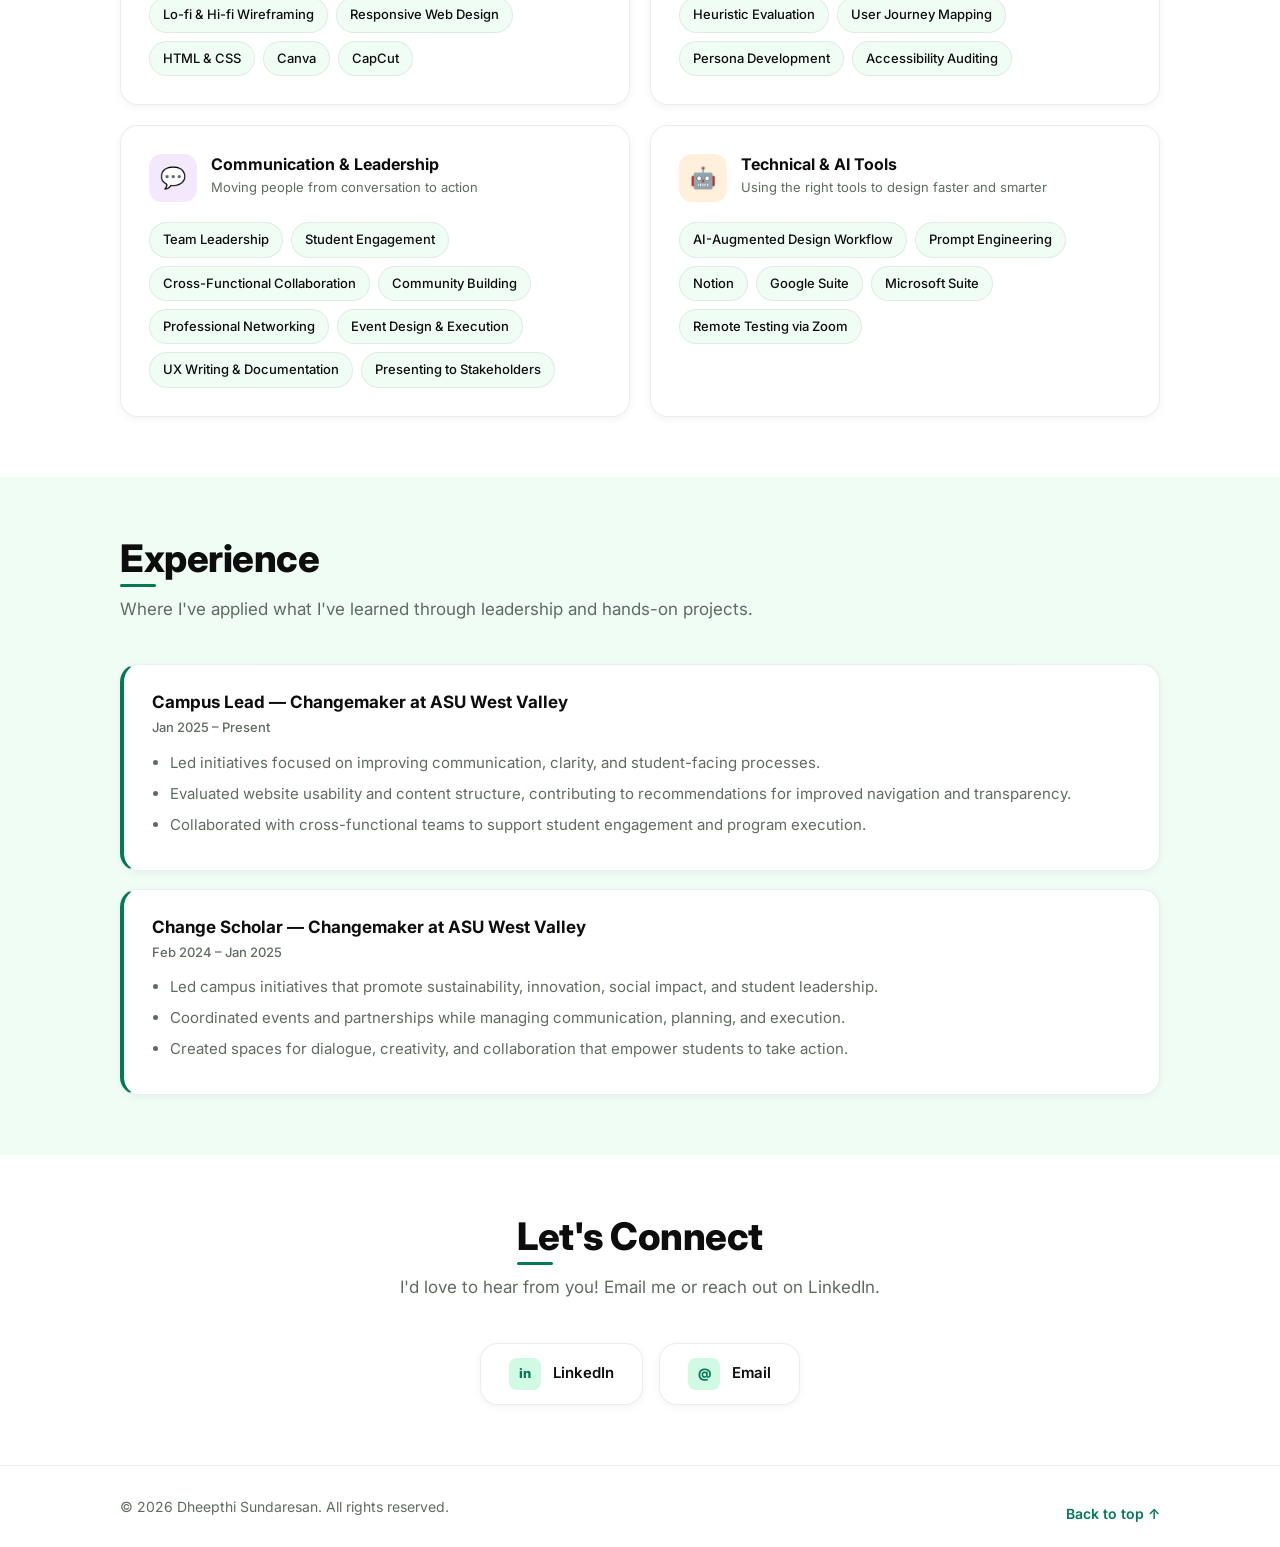
==== commit 84aeb5ff: "hii" ====
--- a/index.html
+++ b/index.html
@@ -158,7 +158,7 @@
 
           <article class="project-card reveal" style="--delay: 200ms">
             <div class="project-thumb project-thumb--edreams">
-              <div class="thumb-label"><strong>eDreams</strong><span>Travel &bull; UI Redesign</span></div>
+              <div class="thumb-label"><strong>eDreams</strong><span>Travel &bull; UX Research &bull; UI Redesign</span></div>
             </div>
             <div class="project-body">
               <span class="project-tag">UX Research &bull; UI Redesign</span>
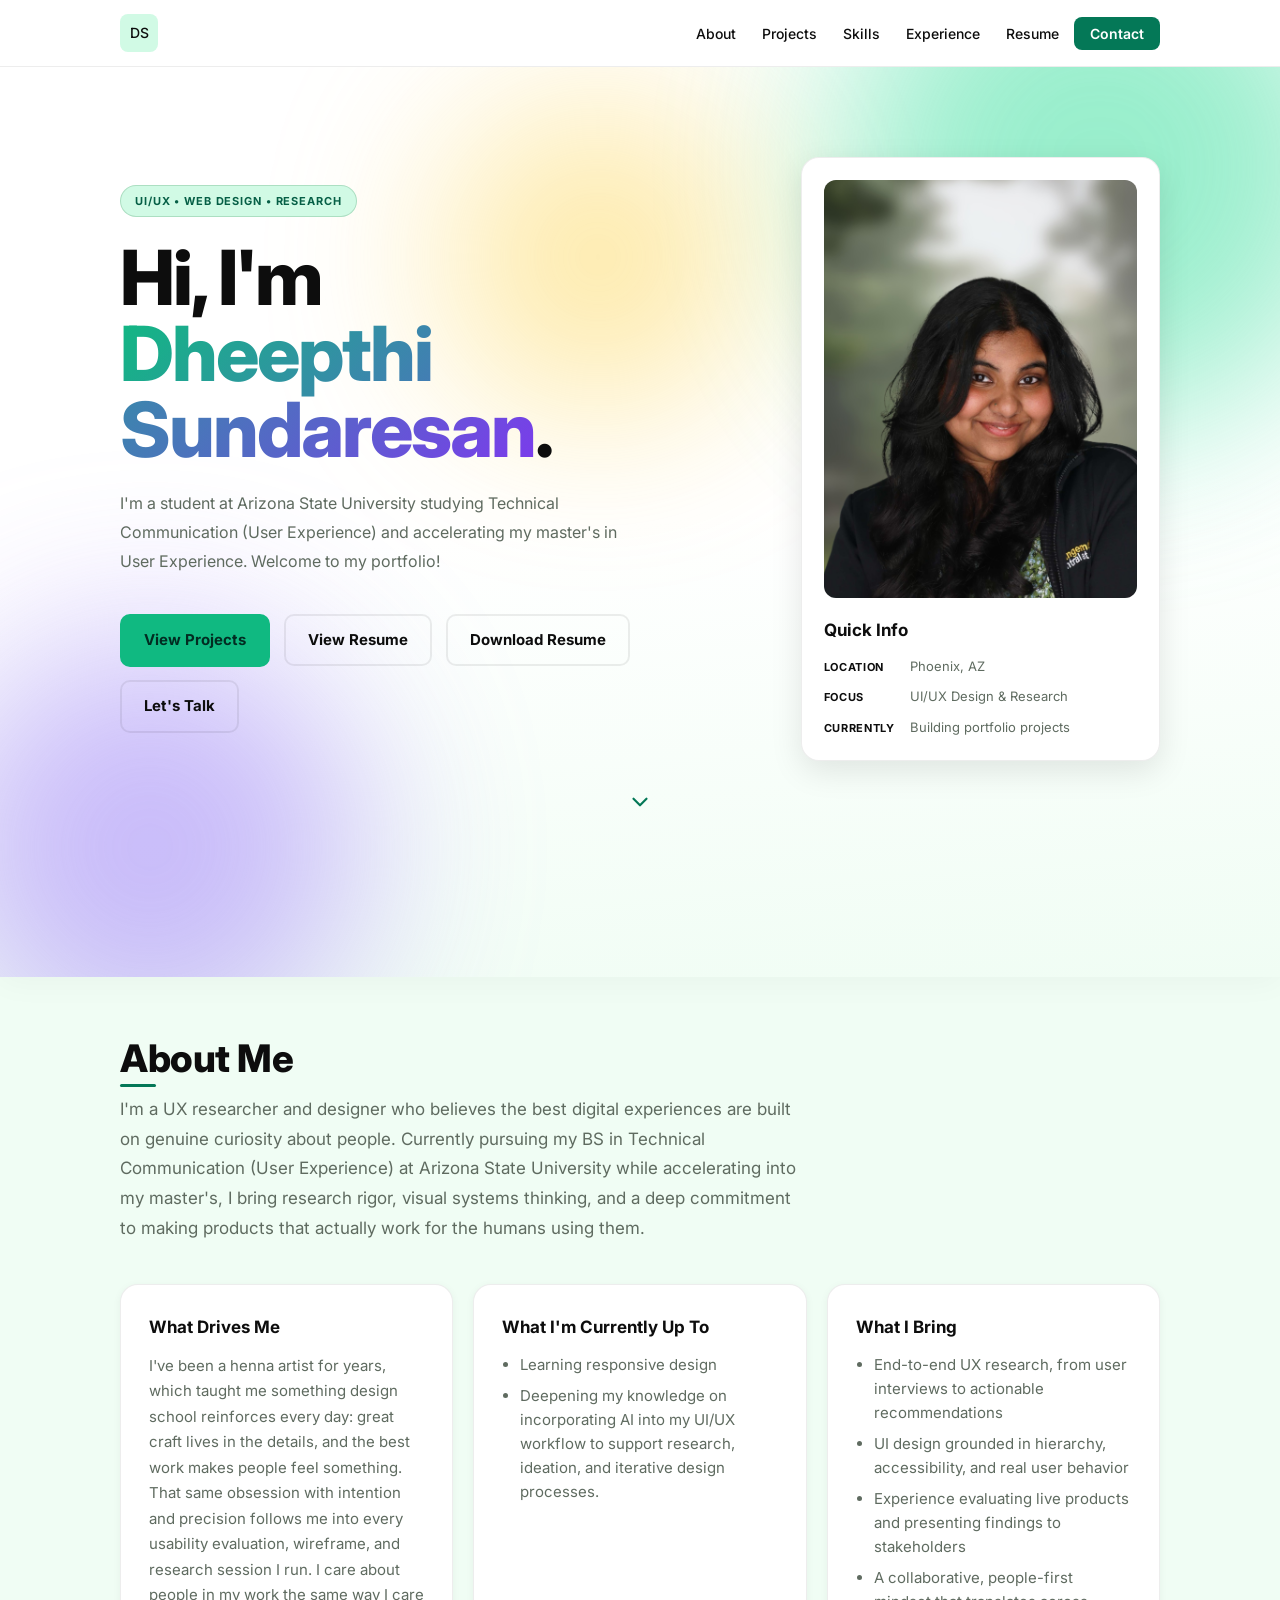
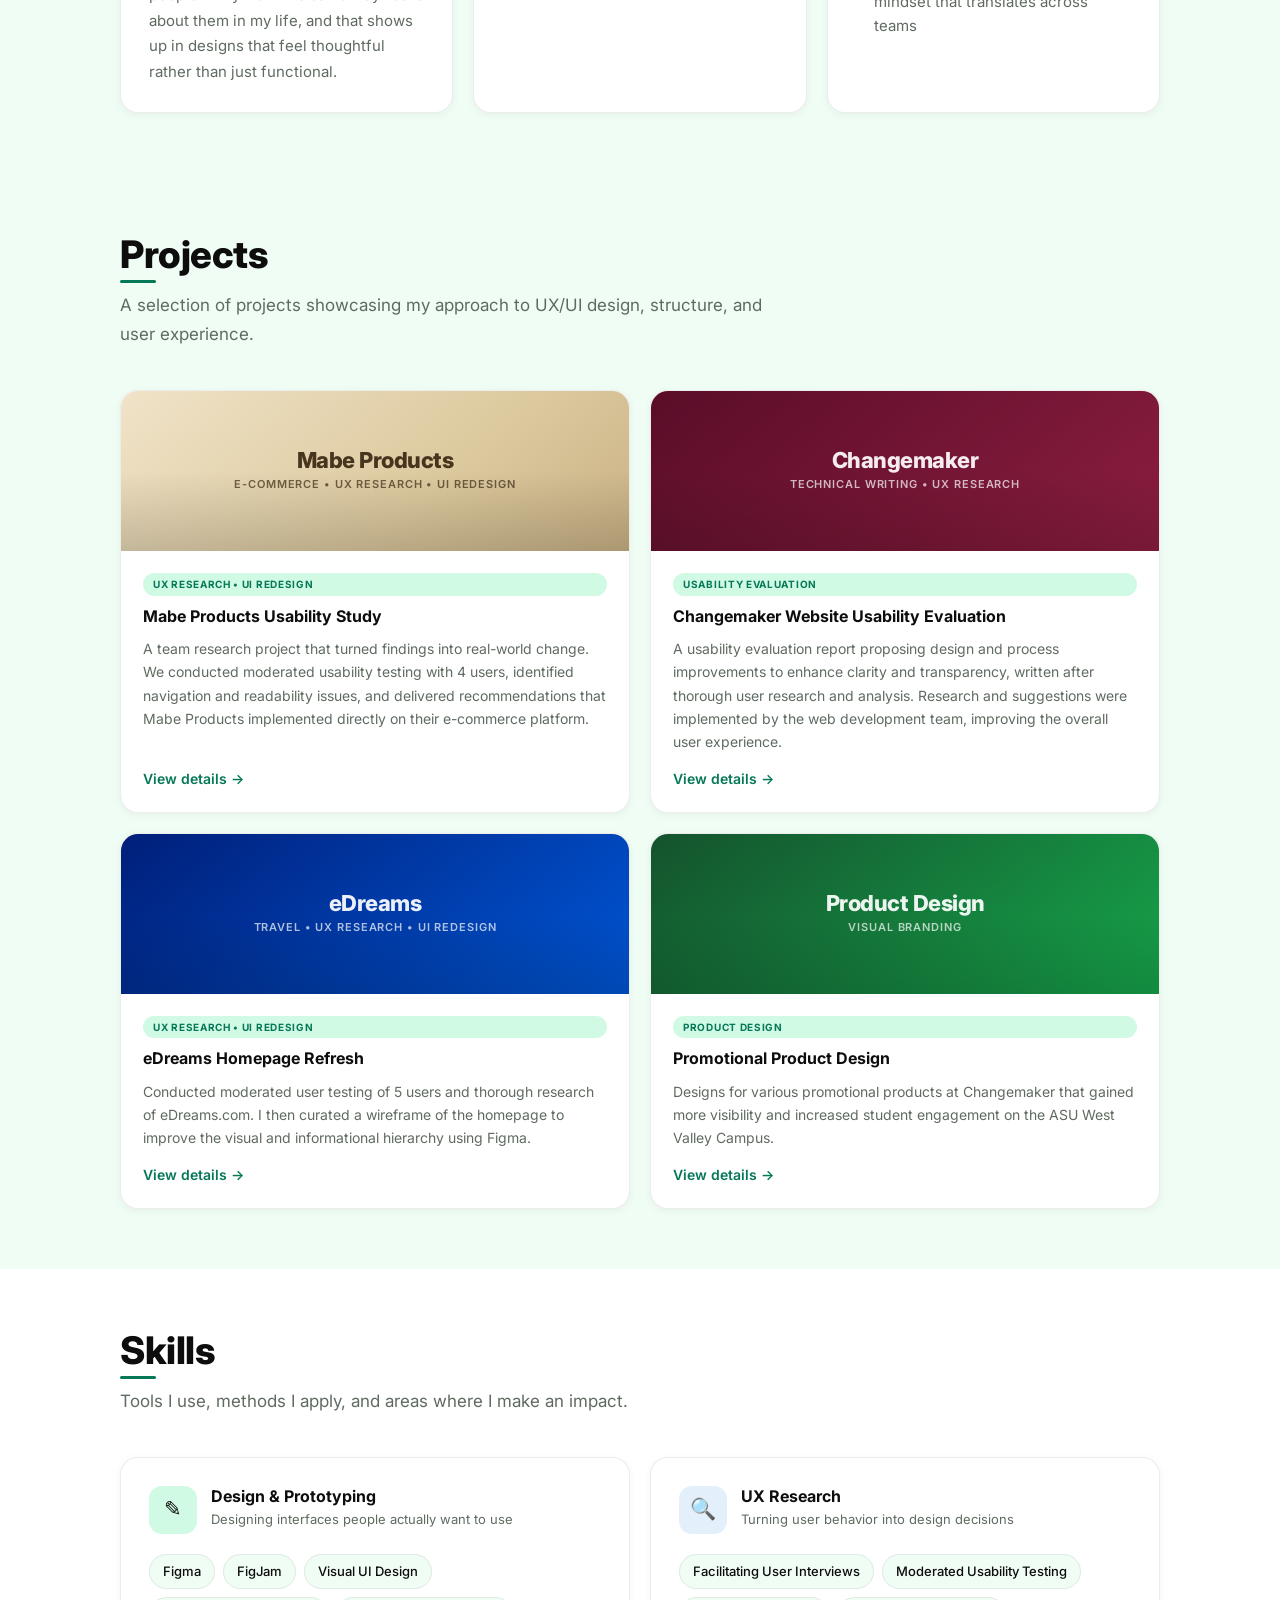
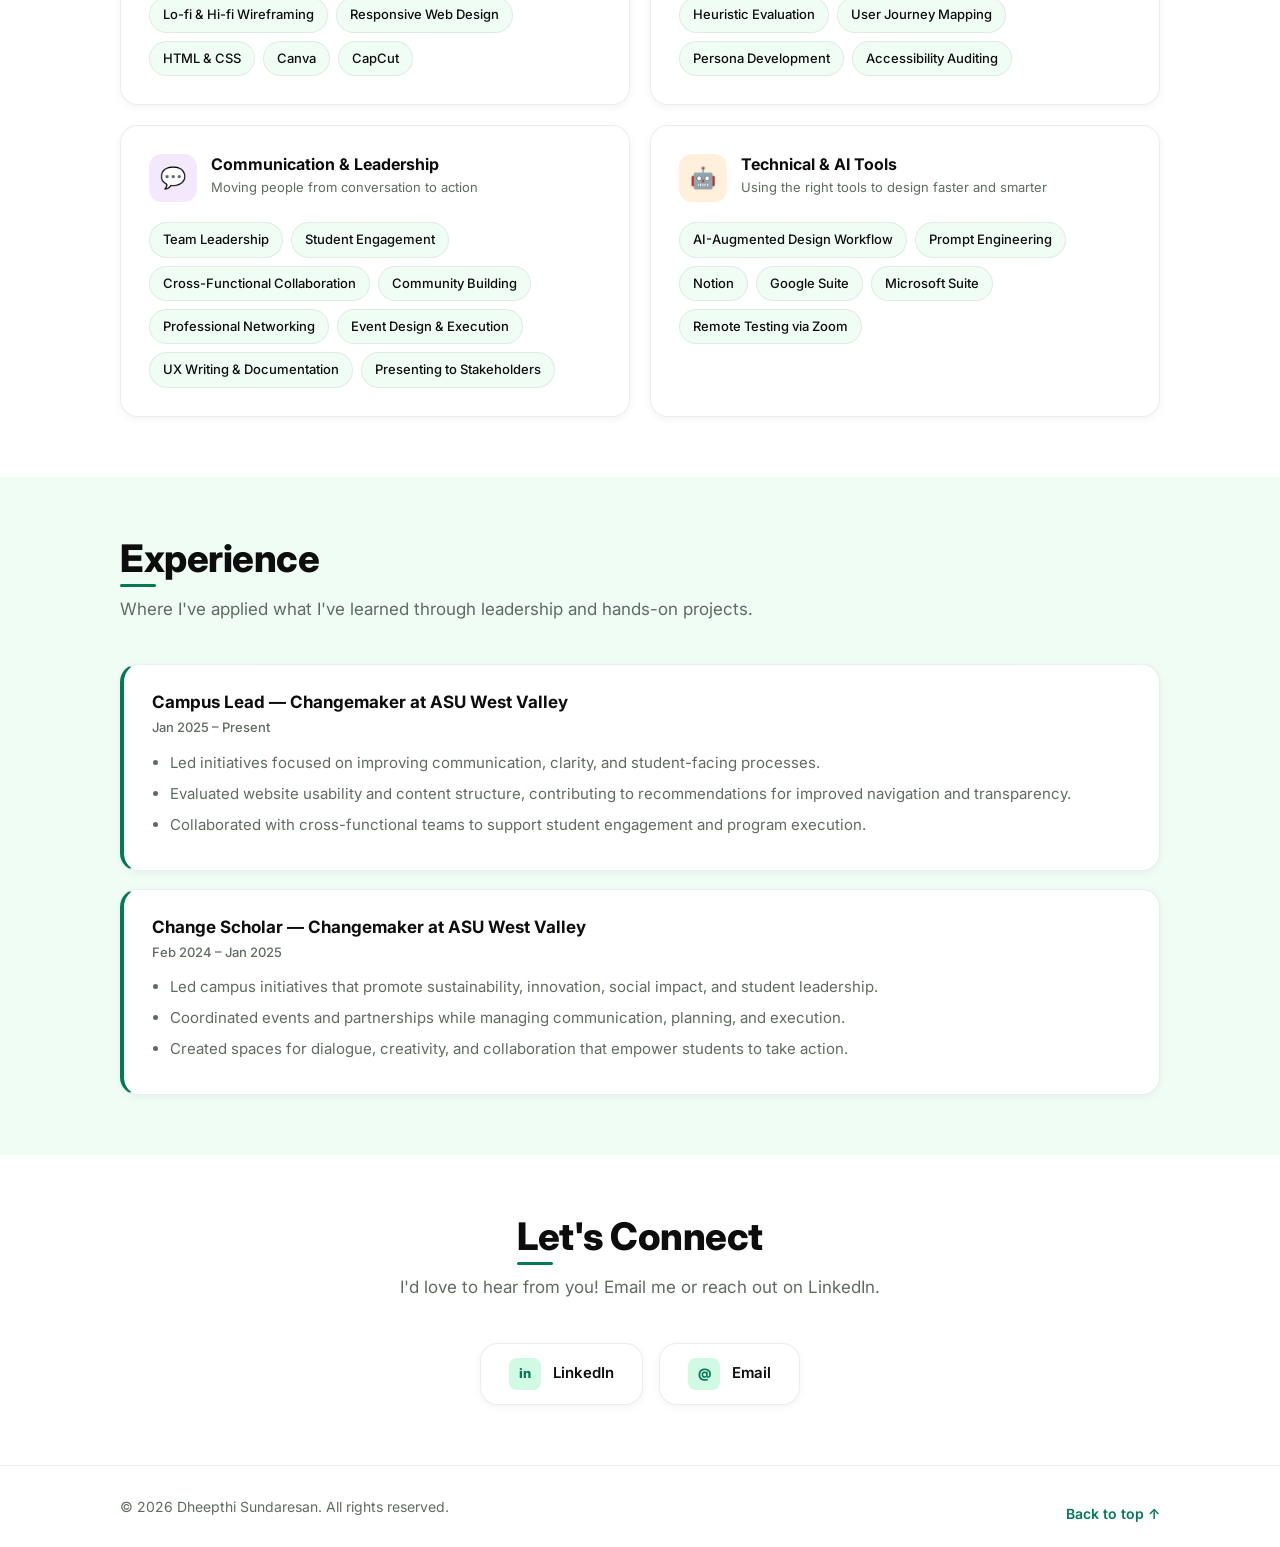
==== commit 9a3c694a: "file added it's my resume" ====
--- a/index.html
+++ b/index.html
@@ -25,6 +25,7 @@
         <li><a href="#projects">Projects</a></li>
         <li><a href="#skills">Skills</a></li>
         <li><a href="#experience">Experience</a></li>
+        <li><a href="DheepthiS_Resume.docx.pdf" target="_blank" rel="noopener">Resume</a></li>
         <li><a class="nav-cta" href="#contact">Contact</a></li>
       </ul>
     </nav>
@@ -47,6 +48,8 @@
           </p>
           <div class="hero-buttons animate-in" style="--anim-delay: 0.6s">
             <a class="btn" href="#projects">View Projects</a>
+            <a class="btn btn-outline" href="DheepthiS_Resume.docx.pdf" target="_blank" rel="noopener">View Resume</a>
+            <a class="btn btn-outline" href="DheepthiS_Resume.docx.pdf" download>Download Resume</a>
             <a class="btn btn-outline" href="#contact">Let's Talk</a>
           </div>
         </div>
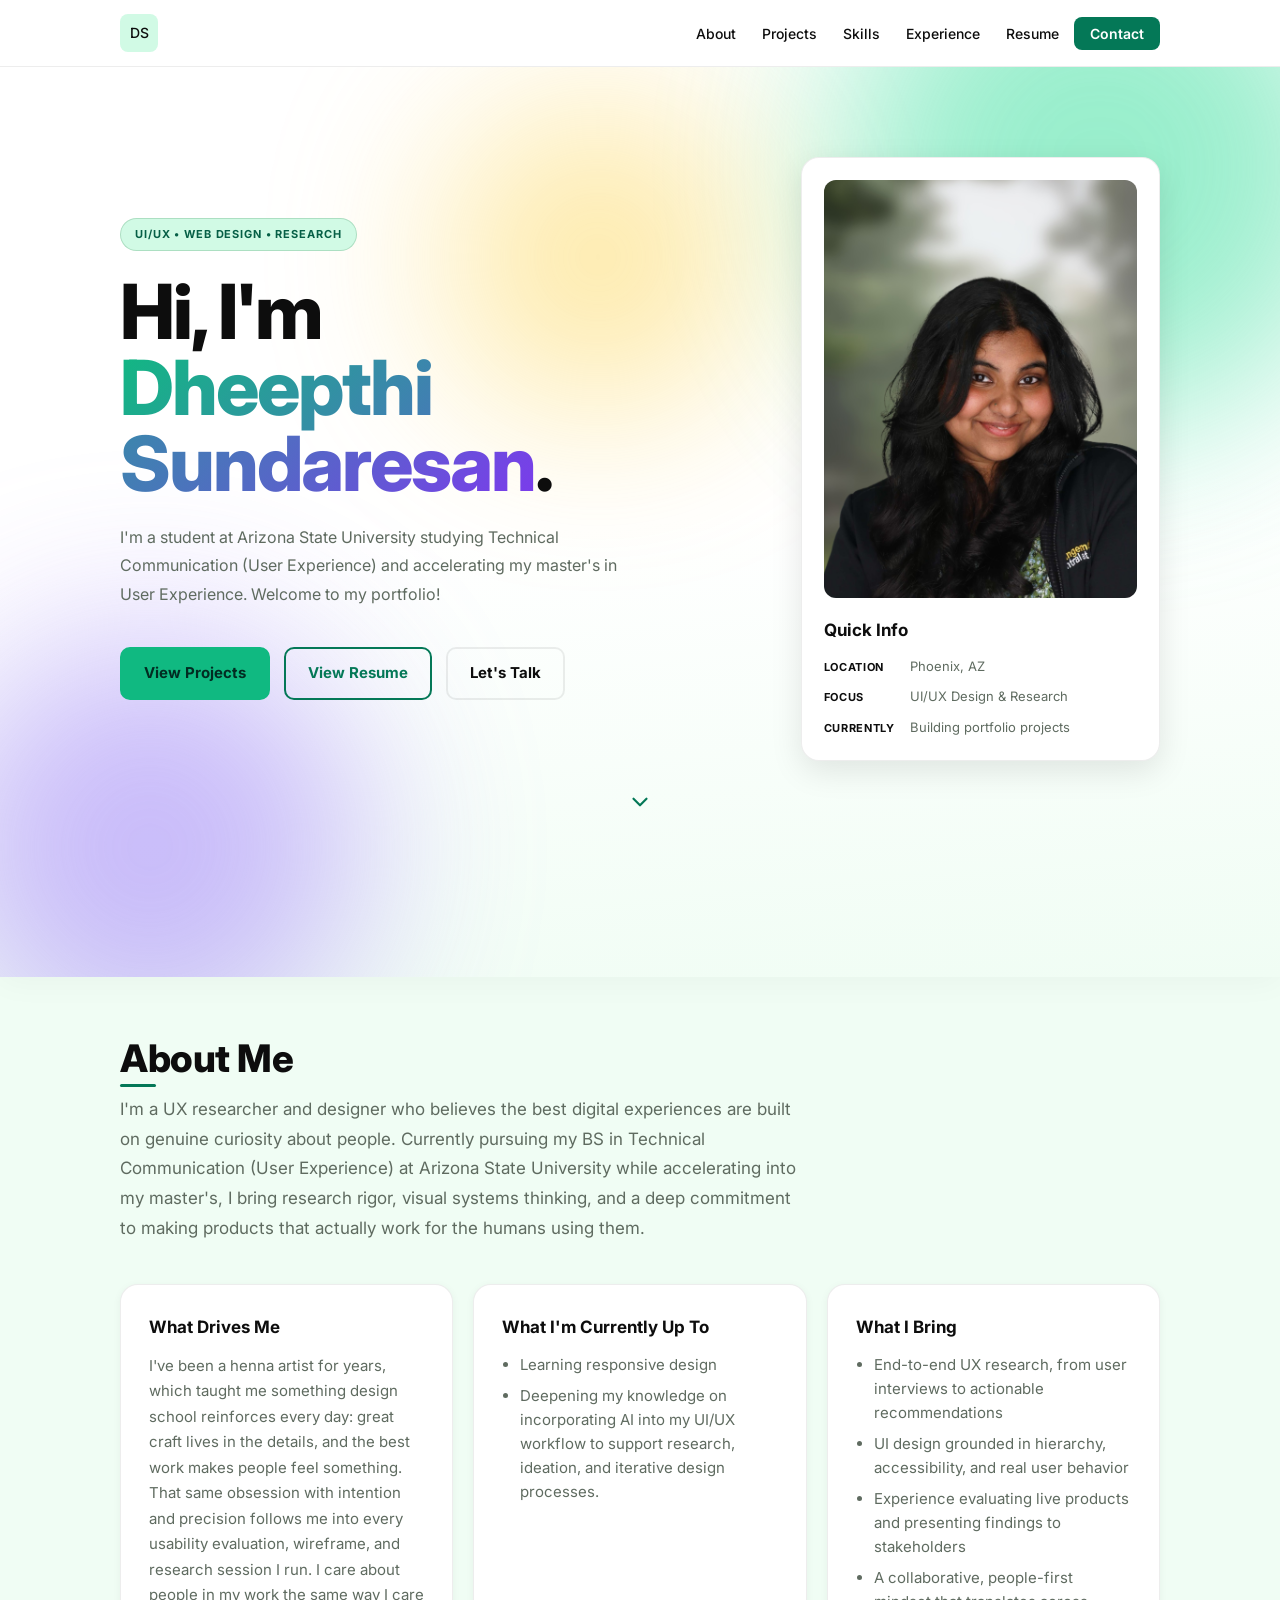
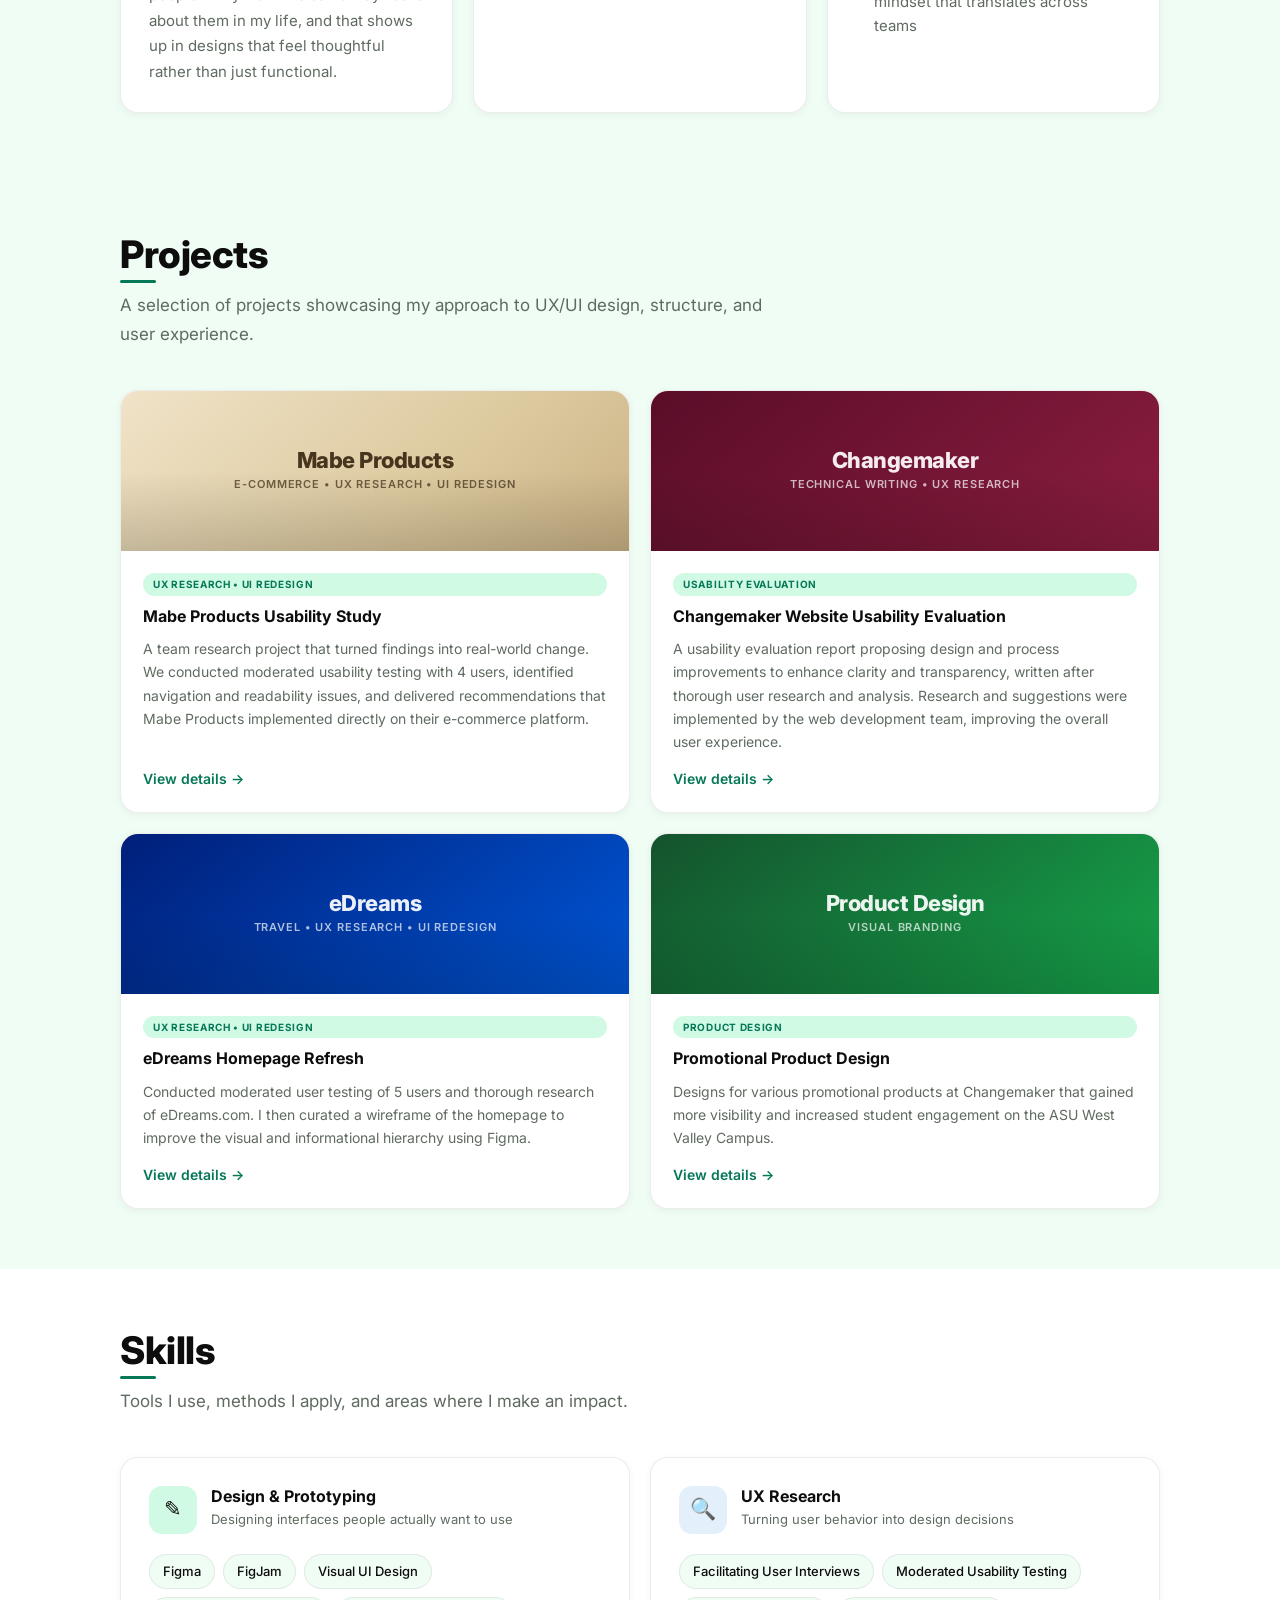
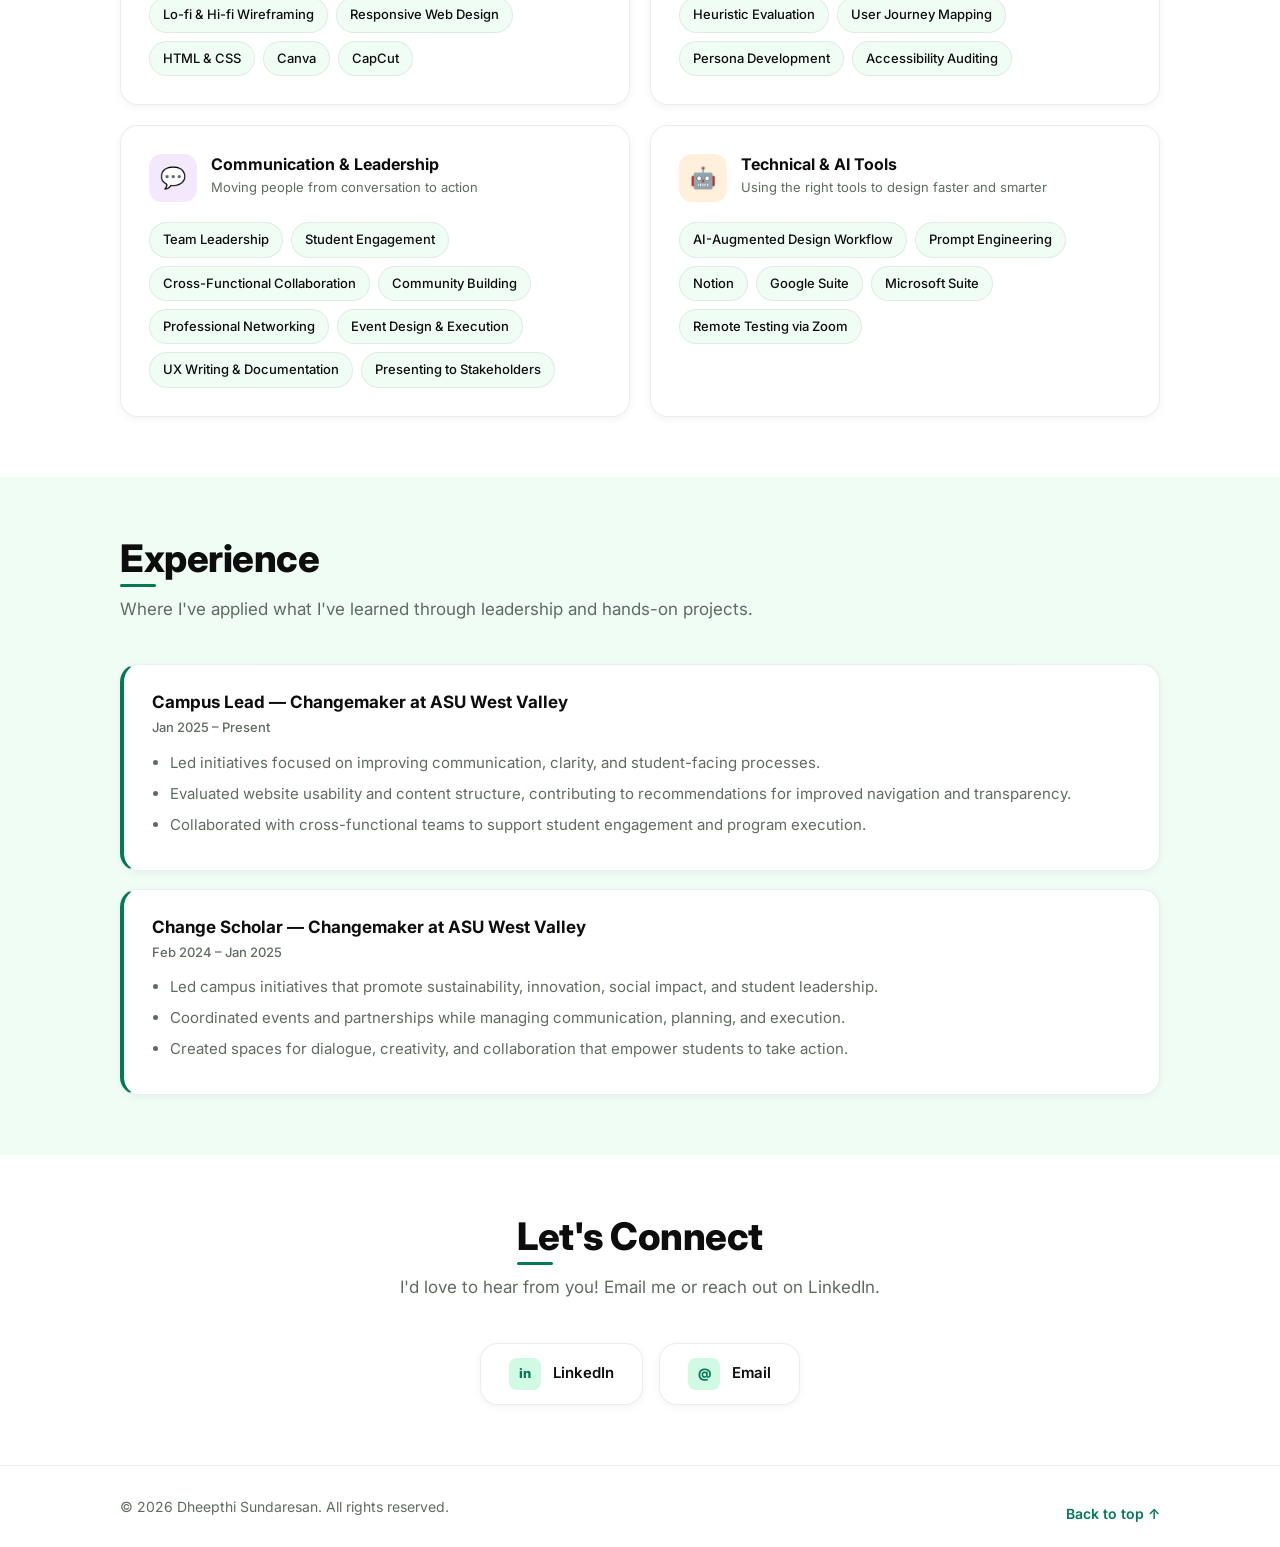
==== commit dfa58bc9: "button change and file change" ====
--- a/index.html
+++ b/index.html
@@ -11,6 +11,16 @@
   <link rel="stylesheet" href="style.css" />
   <style>
     .hero { background: linear-gradient(175deg, #ffffff 50%, var(--bg-alt) 100%); }
+    .btn-outline-accent {
+      background: transparent;
+      border-color: var(--accent);
+      color: var(--accent);
+    }
+    .btn-outline-accent:hover {
+      background: var(--accent);
+      color: #ffffff;
+      box-shadow: 0 8px 24px rgba(0,0,0,0.15);
+    }
   </style>
 </head>
 <body>
@@ -48,8 +58,7 @@
           </p>
           <div class="hero-buttons animate-in" style="--anim-delay: 0.6s">
             <a class="btn" href="#projects">View Projects</a>
-            <a class="btn btn-outline" href="DheepthiS_Resume.docx.pdf" target="_blank" rel="noopener">View Resume</a>
-            <a class="btn btn-outline" href="DheepthiS_Resume.docx.pdf" download>Download Resume</a>
+            <a class="btn btn-outline-accent" href="DheepthiS_Resume.docx.pdf" target="_blank" rel="noopener">View Resume</a>
             <a class="btn btn-outline" href="#contact">Let's Talk</a>
           </div>
         </div>
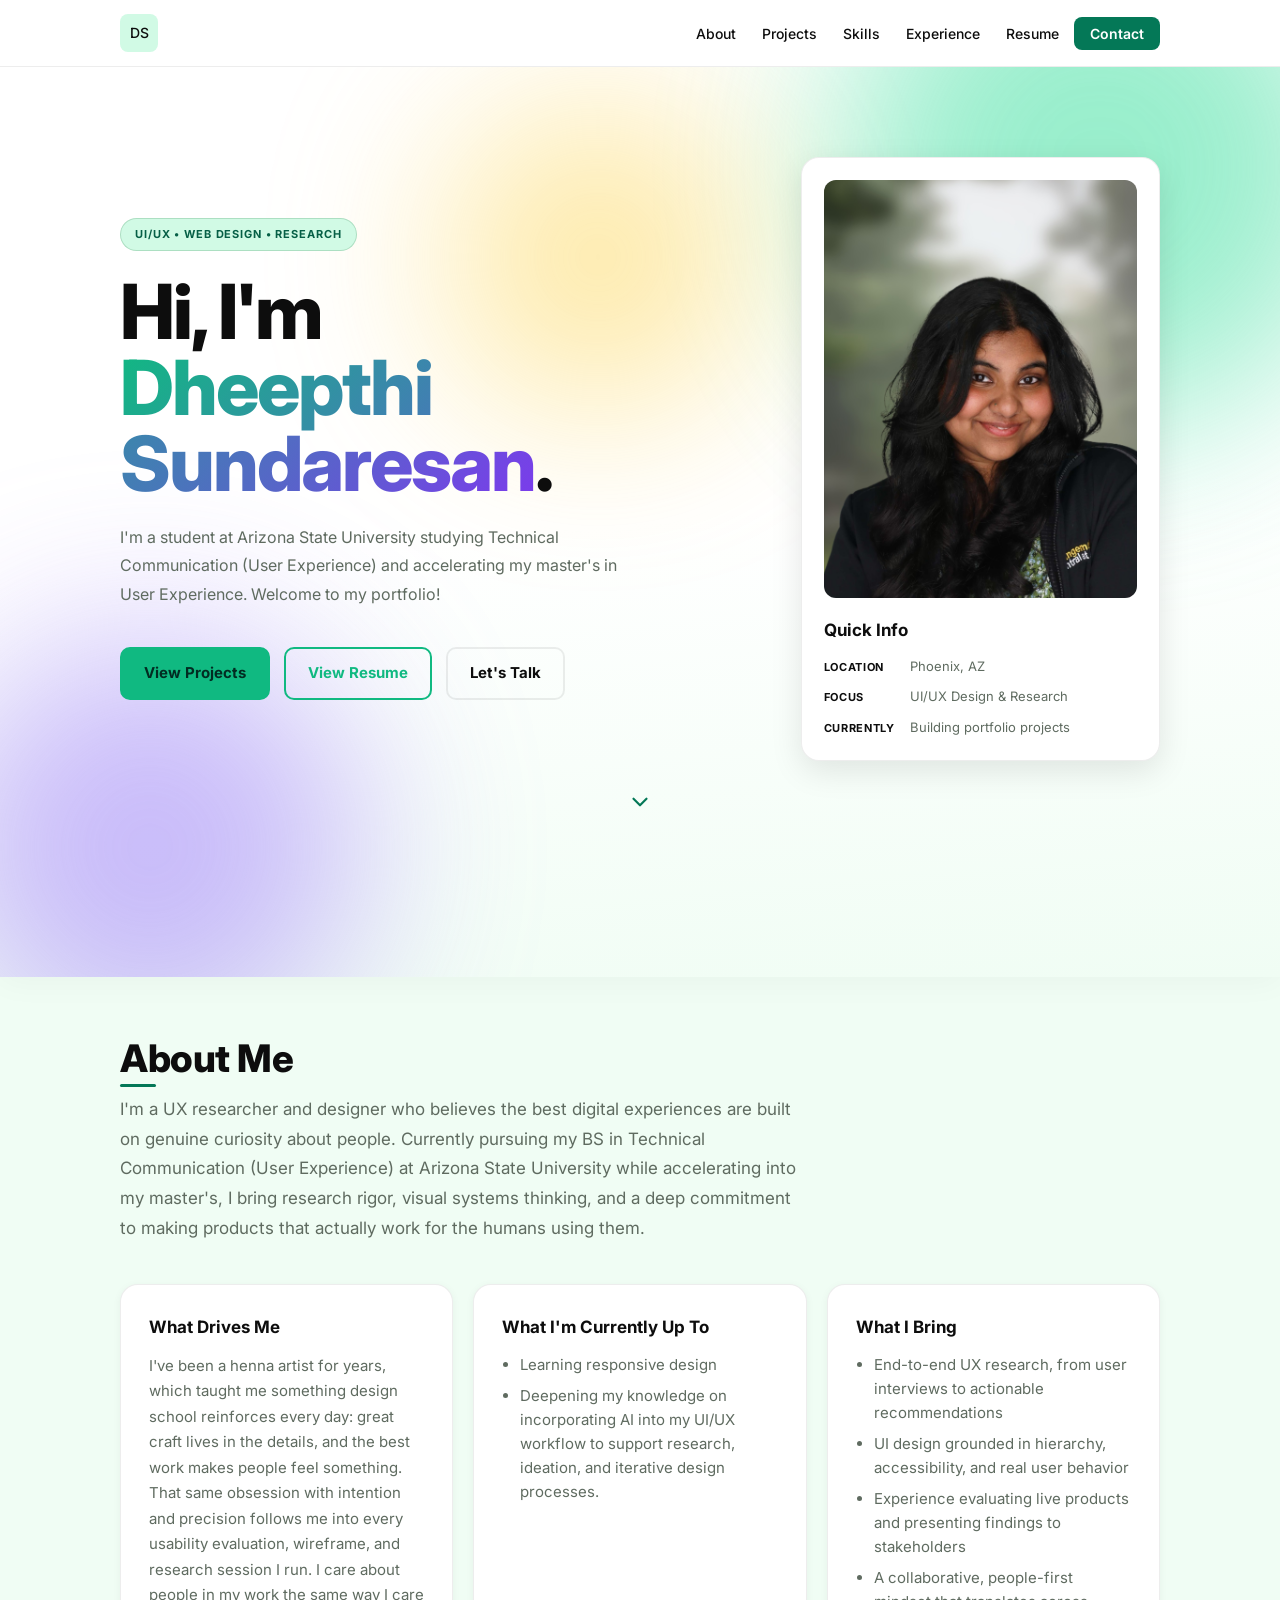
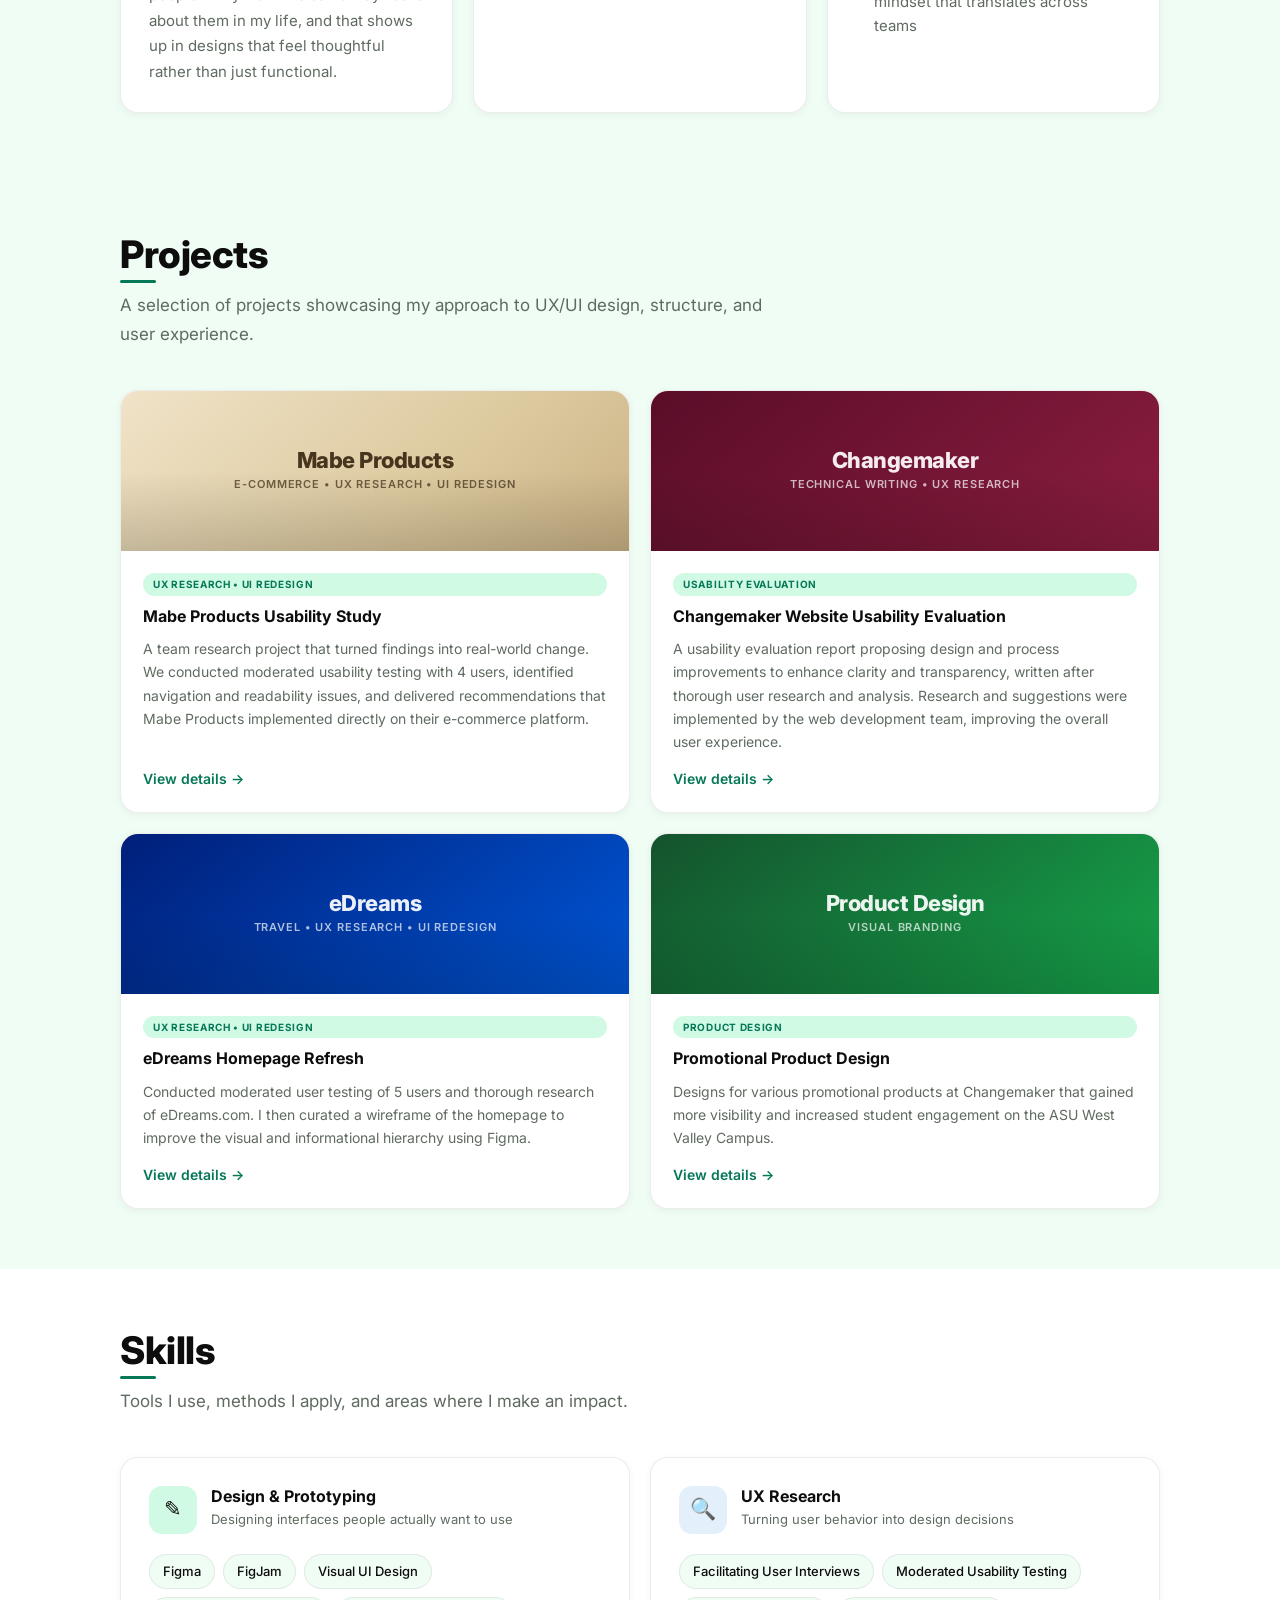
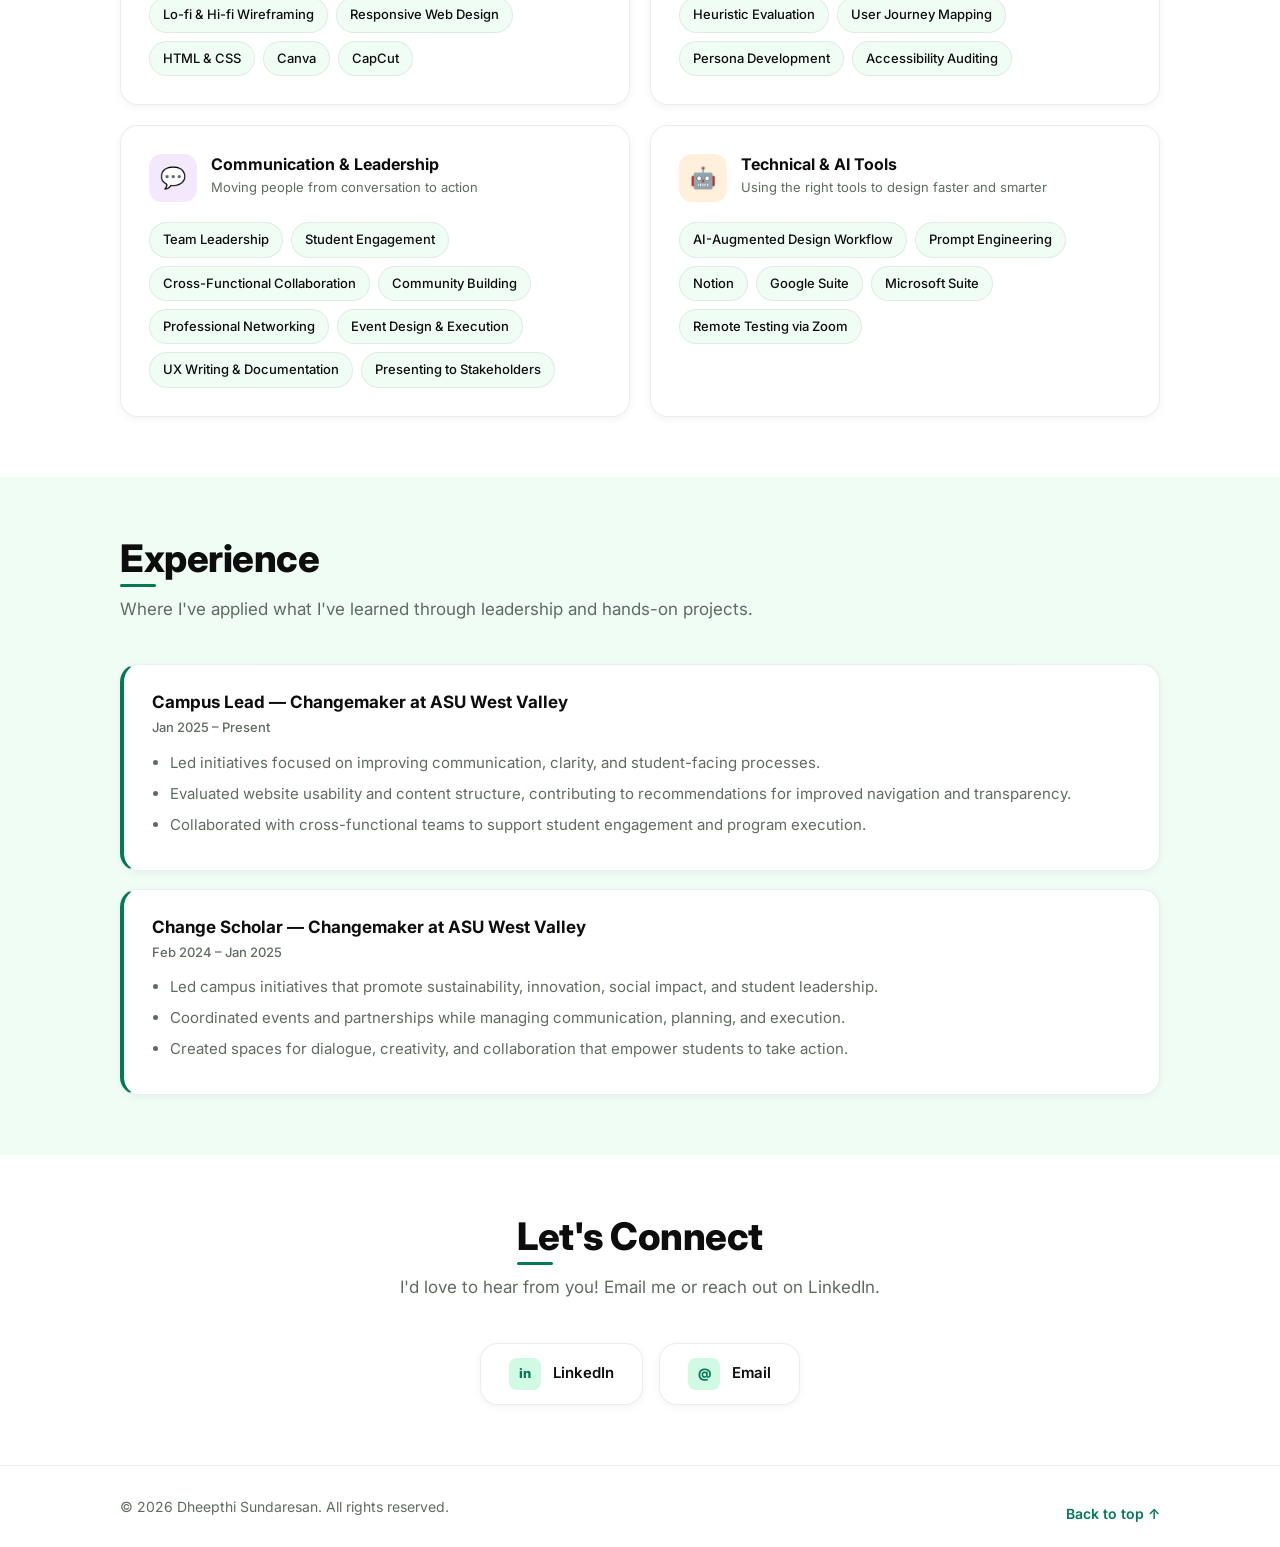
==== commit 8fe9e9c2: "green change" ====
--- a/index.html
+++ b/index.html
@@ -13,13 +13,13 @@
     .hero { background: linear-gradient(175deg, #ffffff 50%, var(--bg-alt) 100%); }
     .btn-outline-accent {
       background: transparent;
-      border-color: var(--accent);
-      color: var(--accent);
+      border-color: #10b981;
+      color: #10b981;
     }
     .btn-outline-accent:hover {
-      background: var(--accent);
-      color: #ffffff;
-      box-shadow: 0 8px 24px rgba(0,0,0,0.15);
+      background: #10b981;
+      color: #022c22;
+      box-shadow: 0 8px 24px rgba(16,185,129,0.3);
     }
   </style>
 </head>
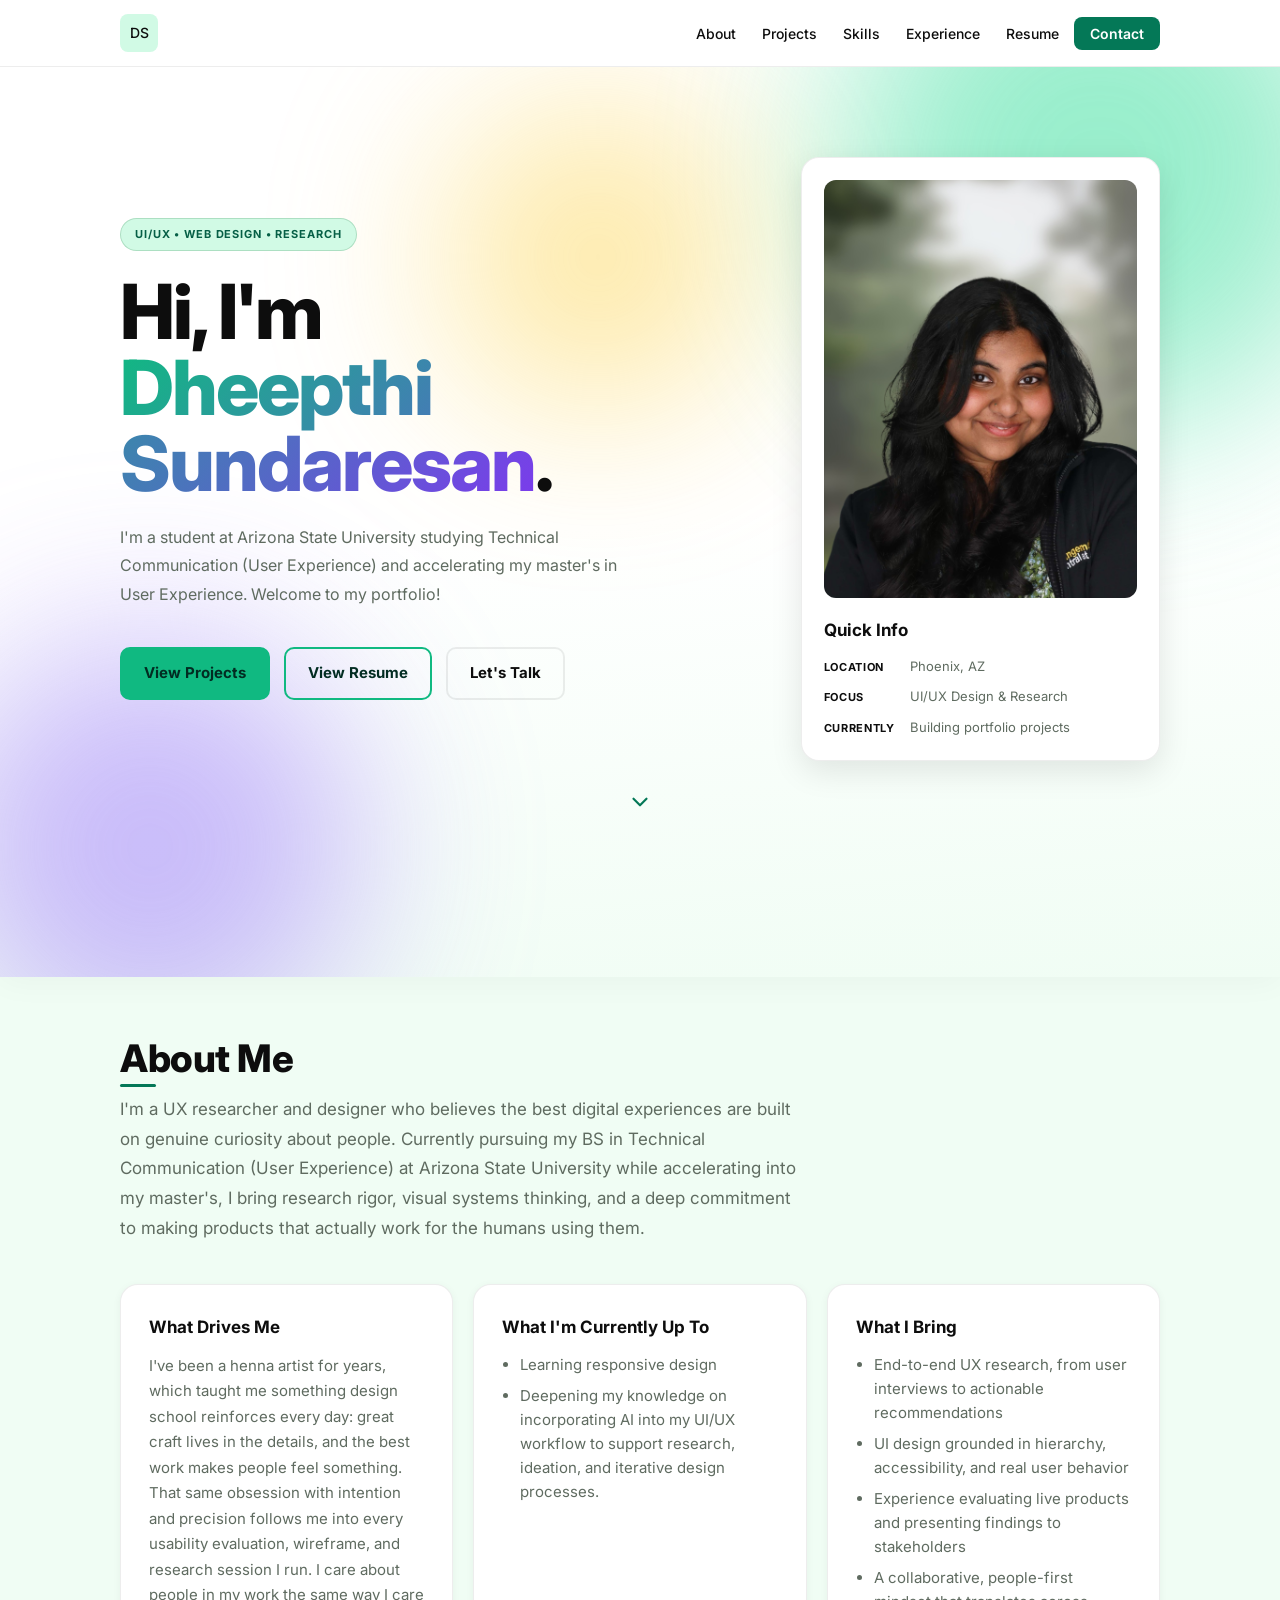
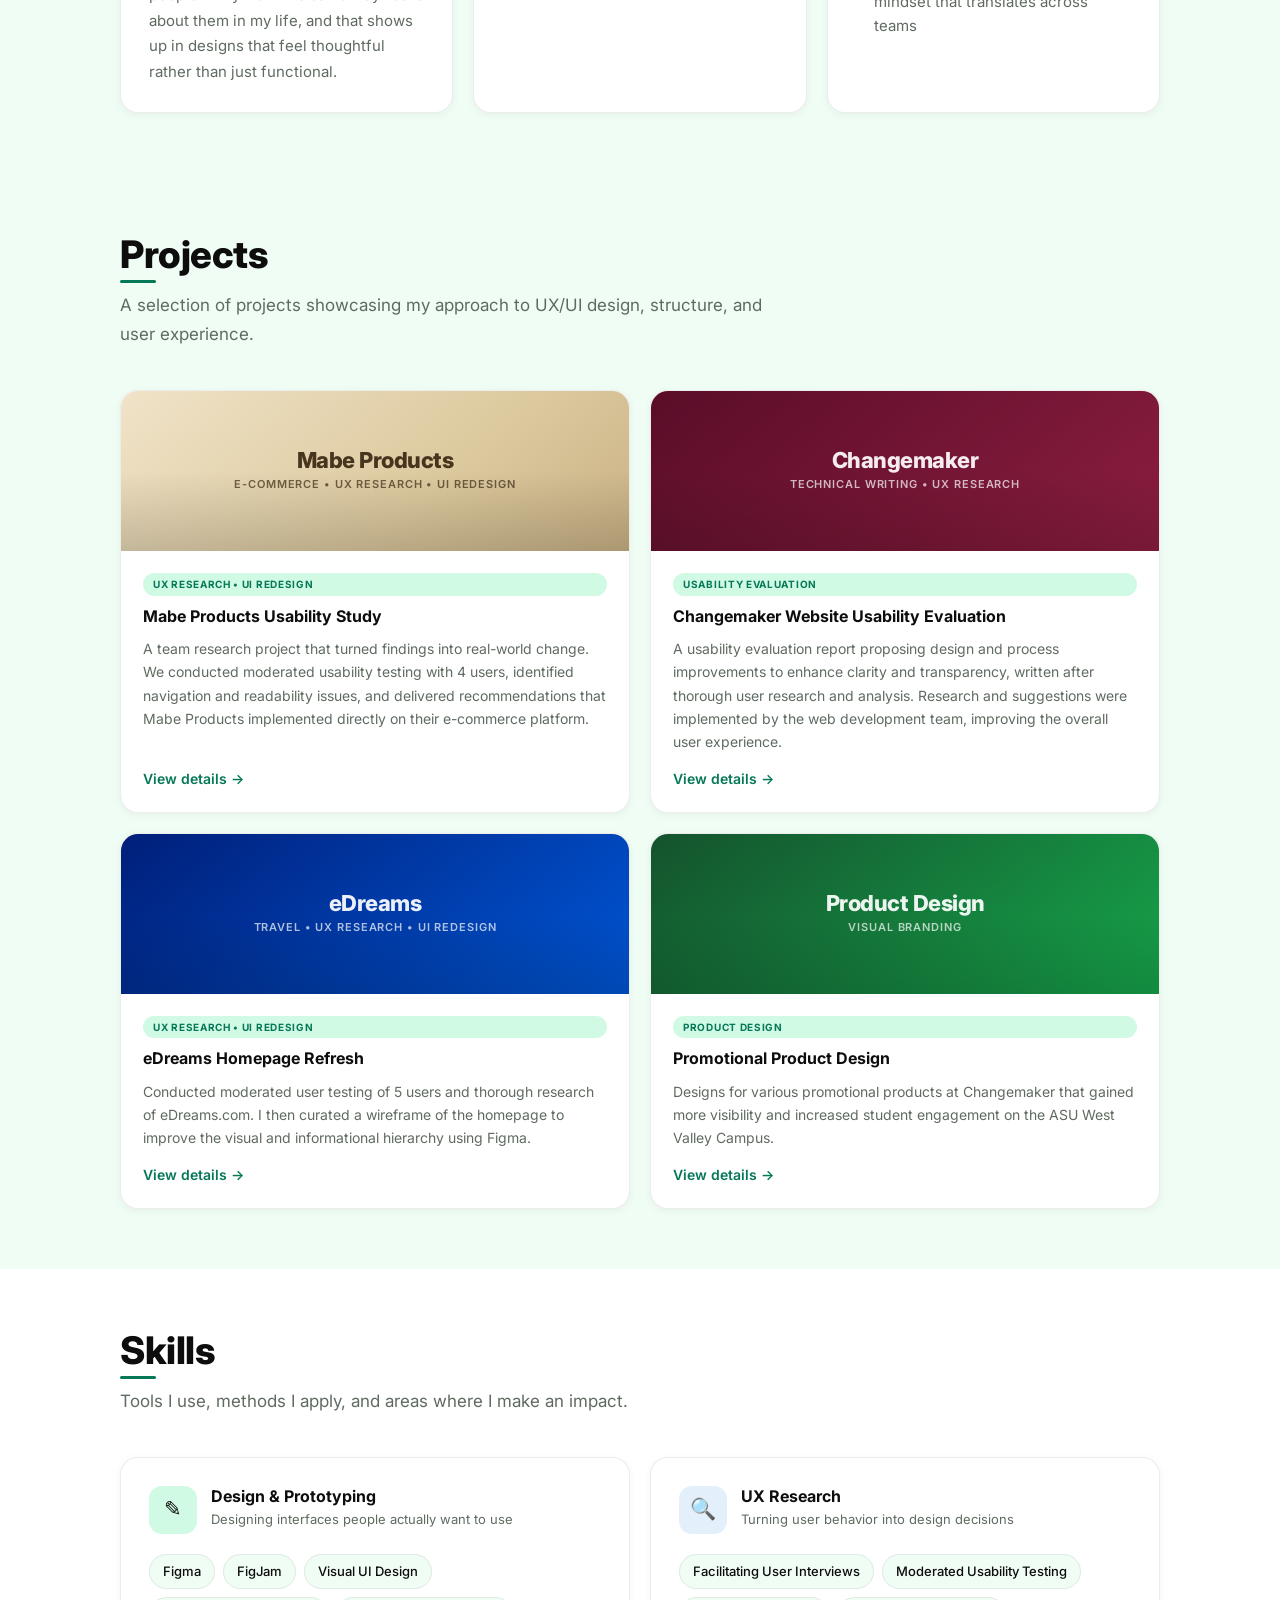
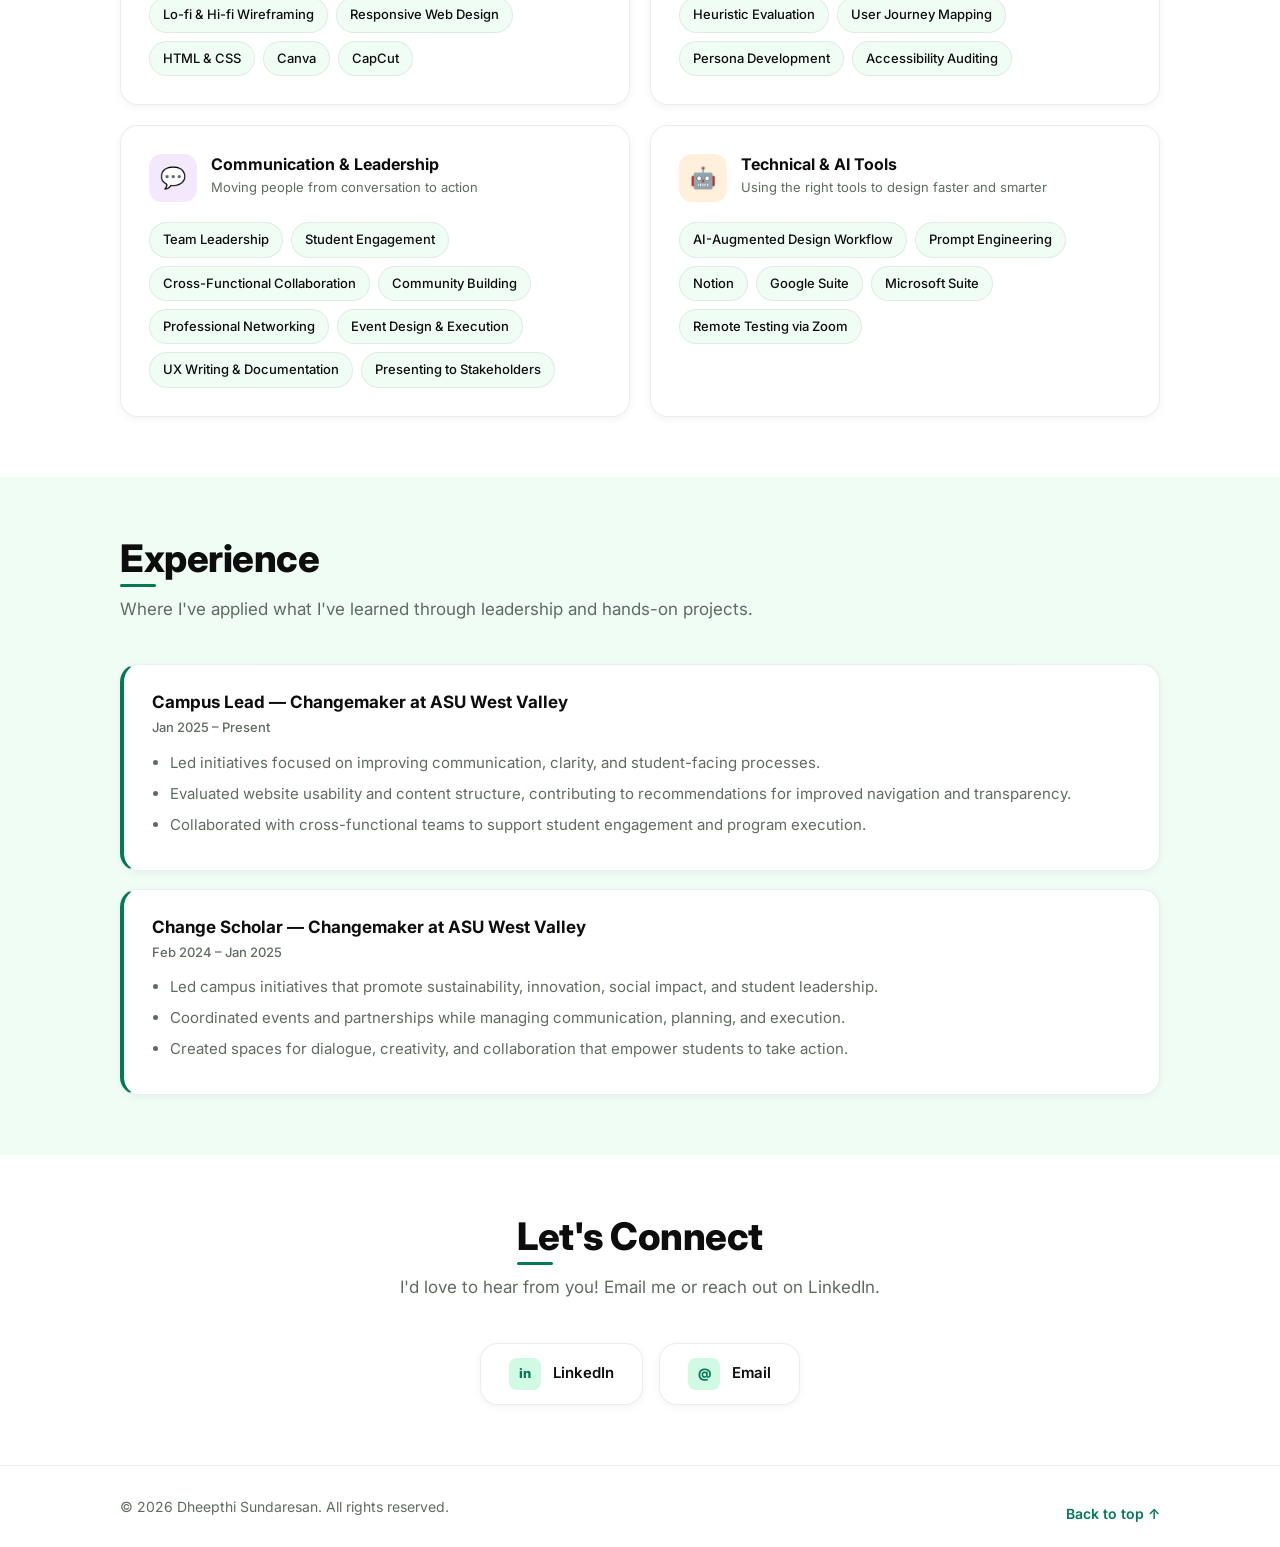
==== commit 9fa0723a: "text in button changed" ====
--- a/index.html
+++ b/index.html
@@ -14,7 +14,7 @@
     .btn-outline-accent {
       background: transparent;
       border-color: #10b981;
-      color: #10b981;
+      color: #022c22;
     }
     .btn-outline-accent:hover {
       background: #10b981;
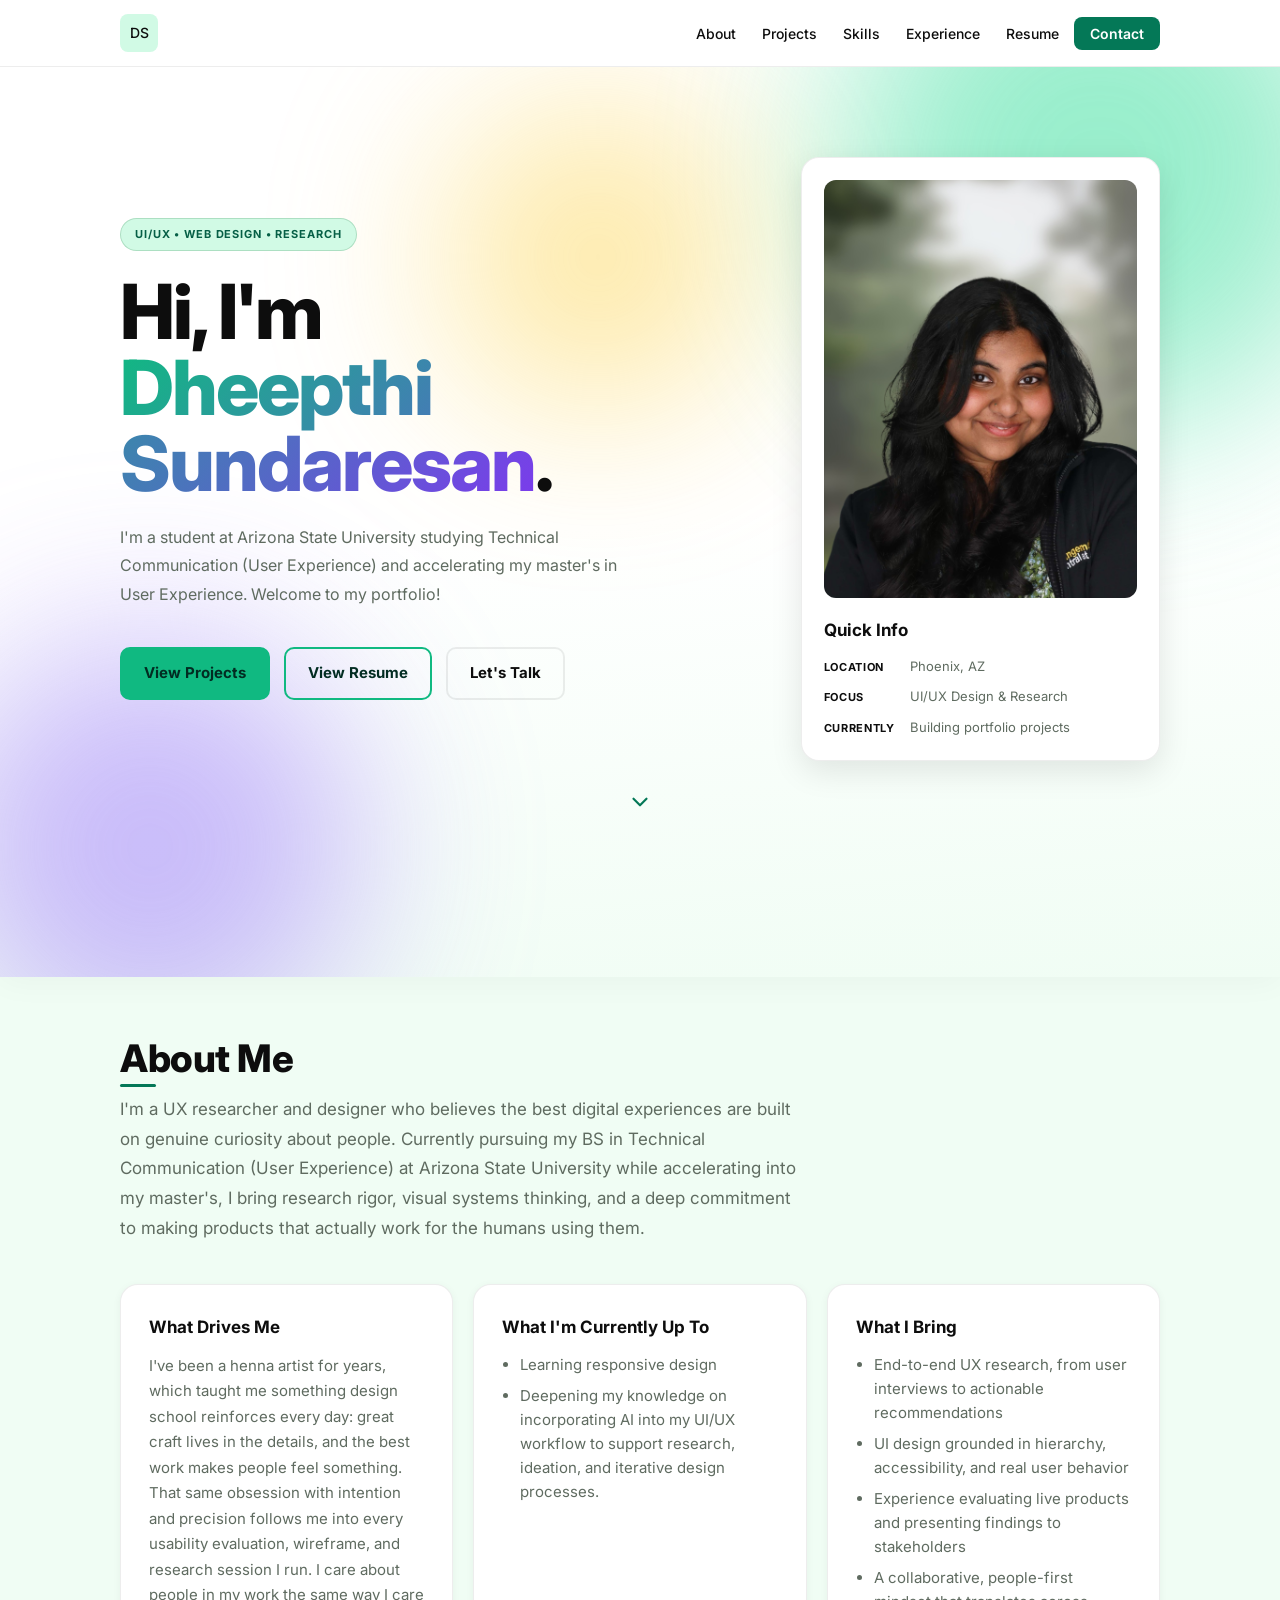
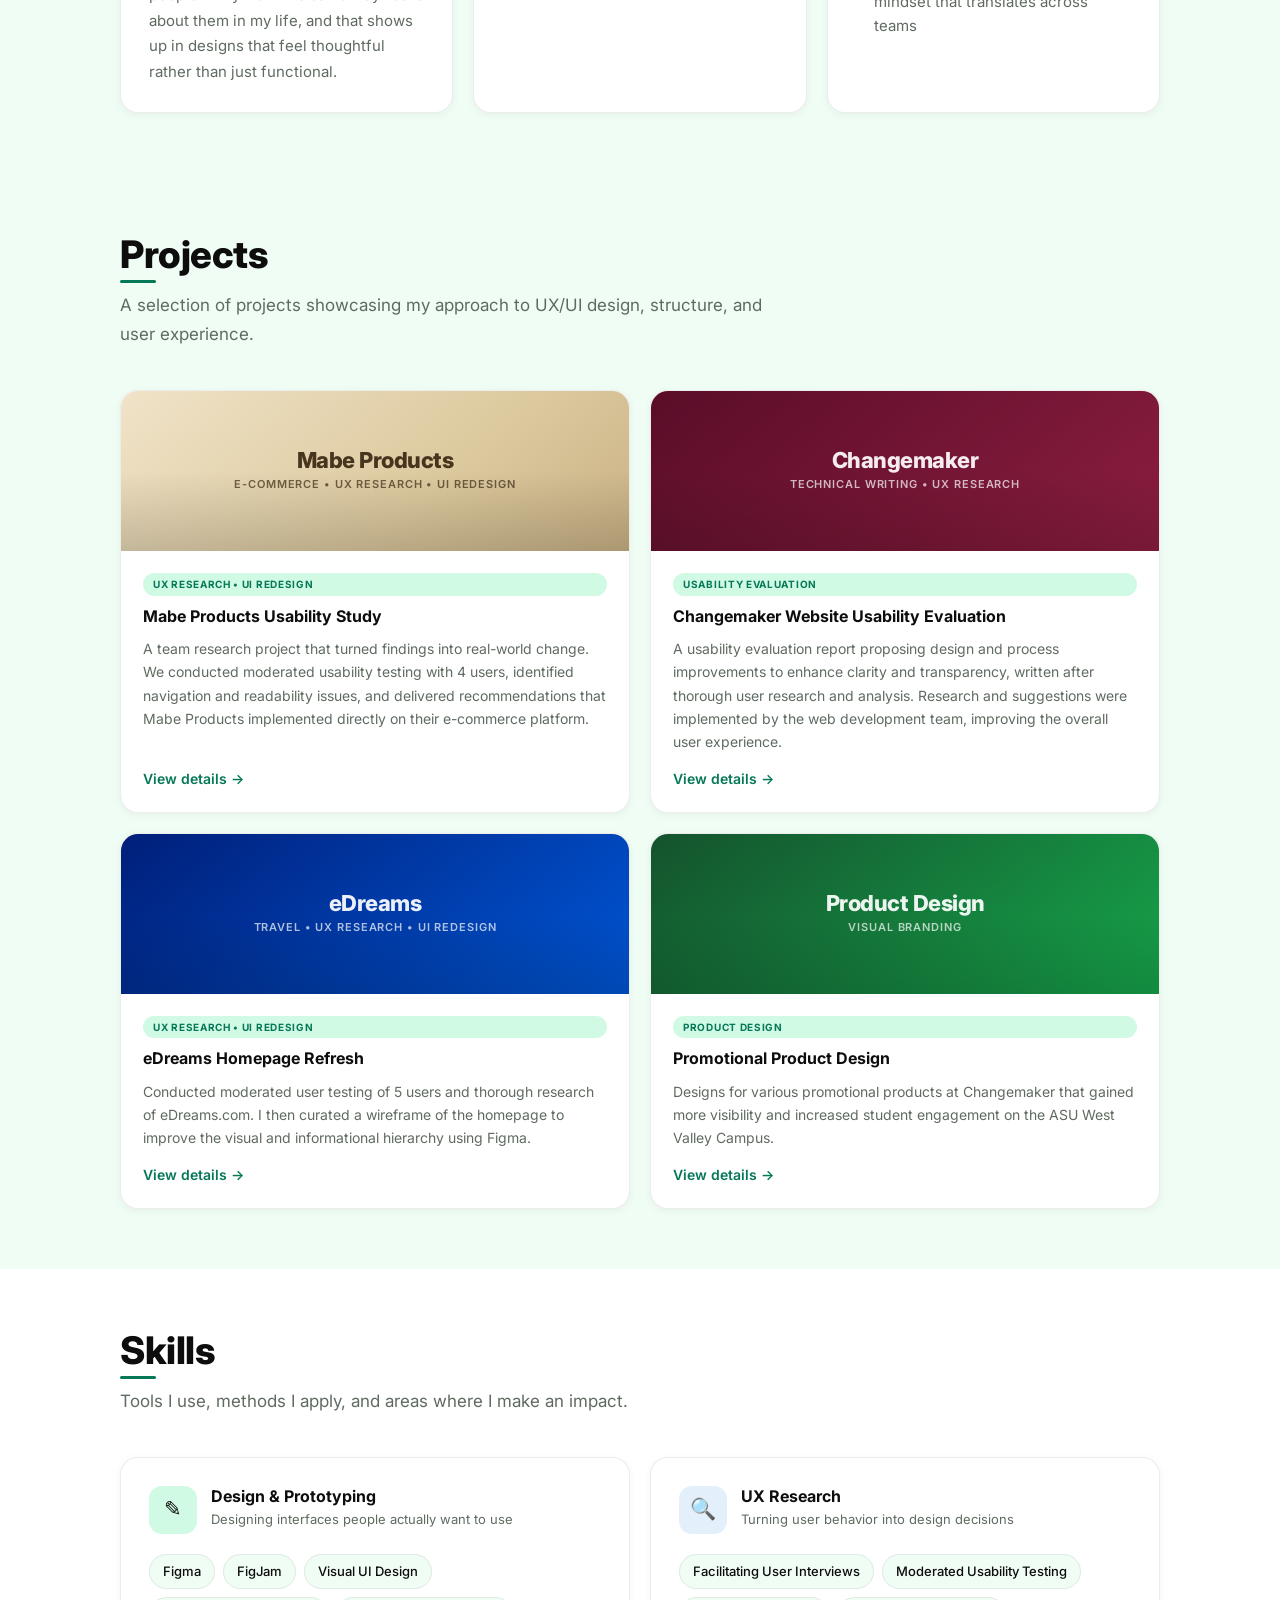
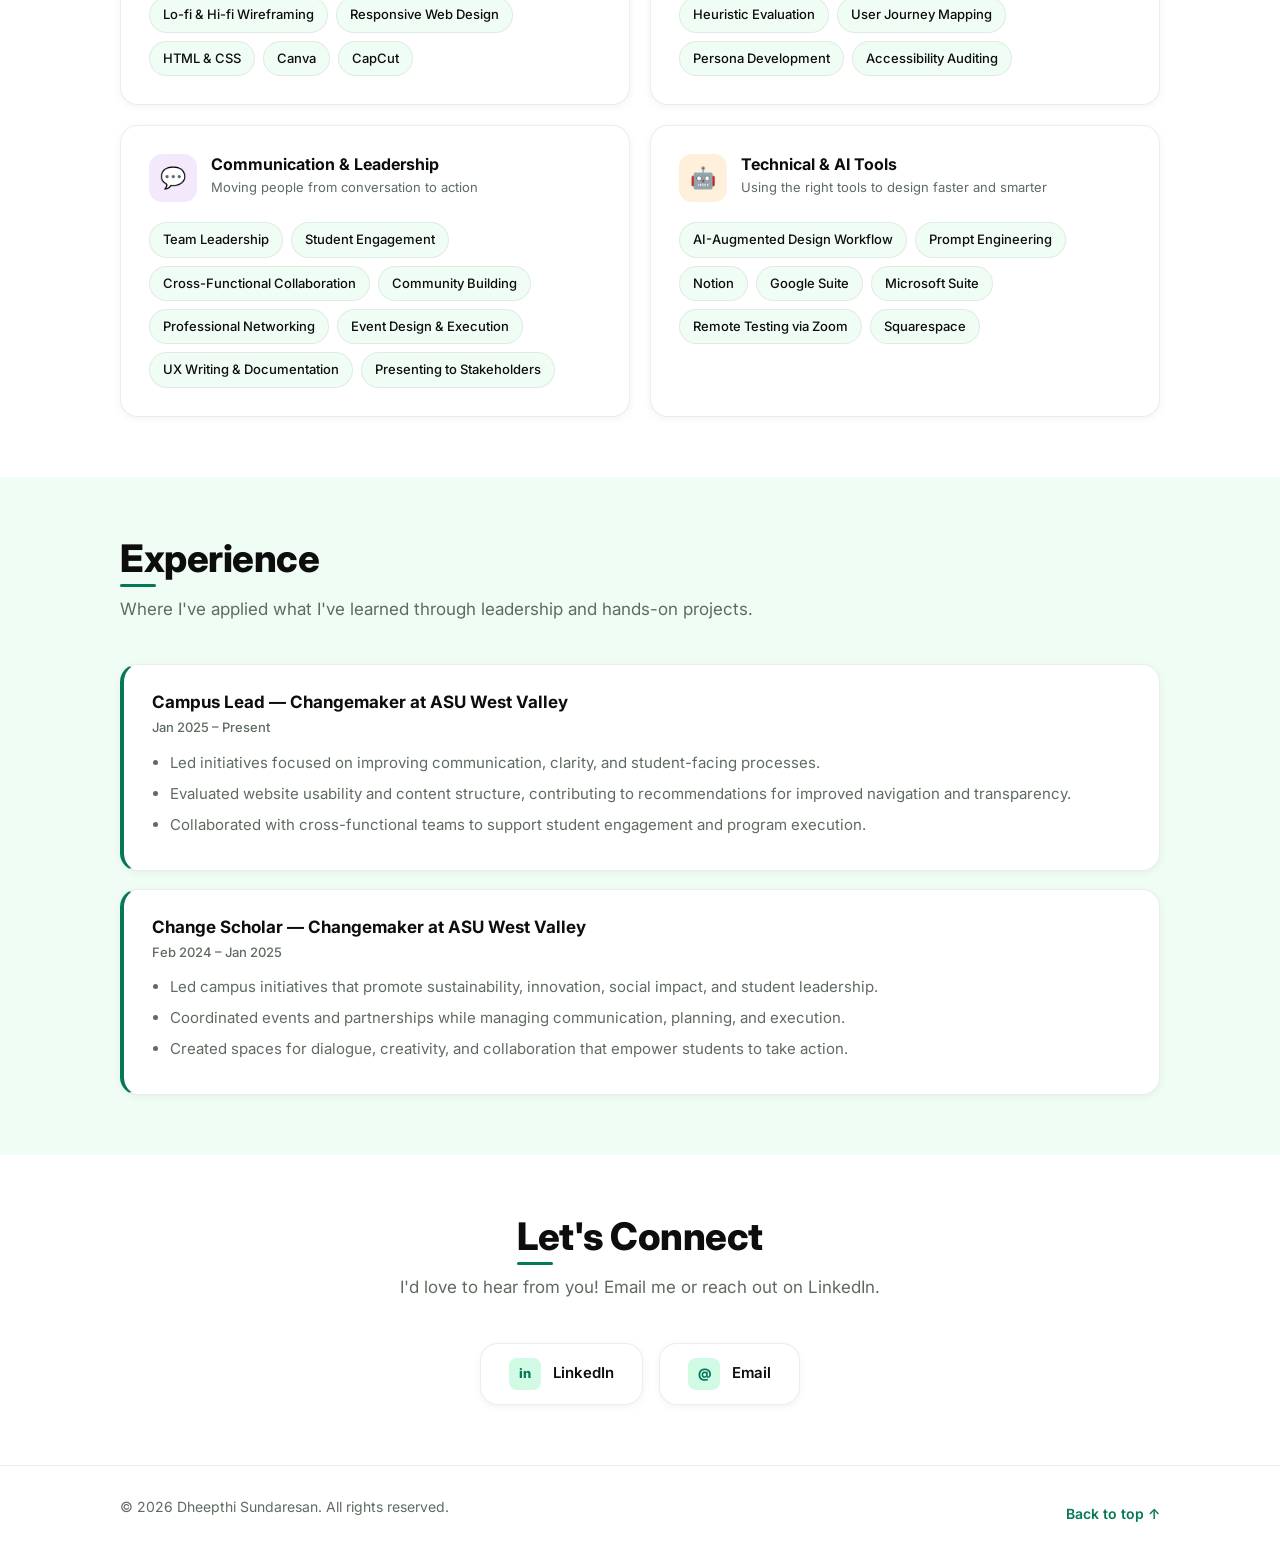
==== commit 5d4e1260: "added squarespace to skills, updated resume link to accent color, and fixed figma embed link in mabe" ====
--- a/index.html
+++ b/index.html
@@ -276,6 +276,7 @@
               <span class="chip">Google Suite</span>
               <span class="chip">Microsoft Suite</span>
               <span class="chip">Remote Testing via Zoom</span>
+              <span class="chip">Squarespace</span>
             </div>
           </div>
 
@@ -327,7 +328,7 @@
               <span class="contact-icon">in</span>
               LinkedIn
             </a>
-            <a class="contact-card" href="mailto:dsundar5@asu.edu">
+            <a class="contact-card" href="mailto:dheepthisundaresan@gmail.com">
               <span class="contact-icon">@</span>
               Email
             </a>
